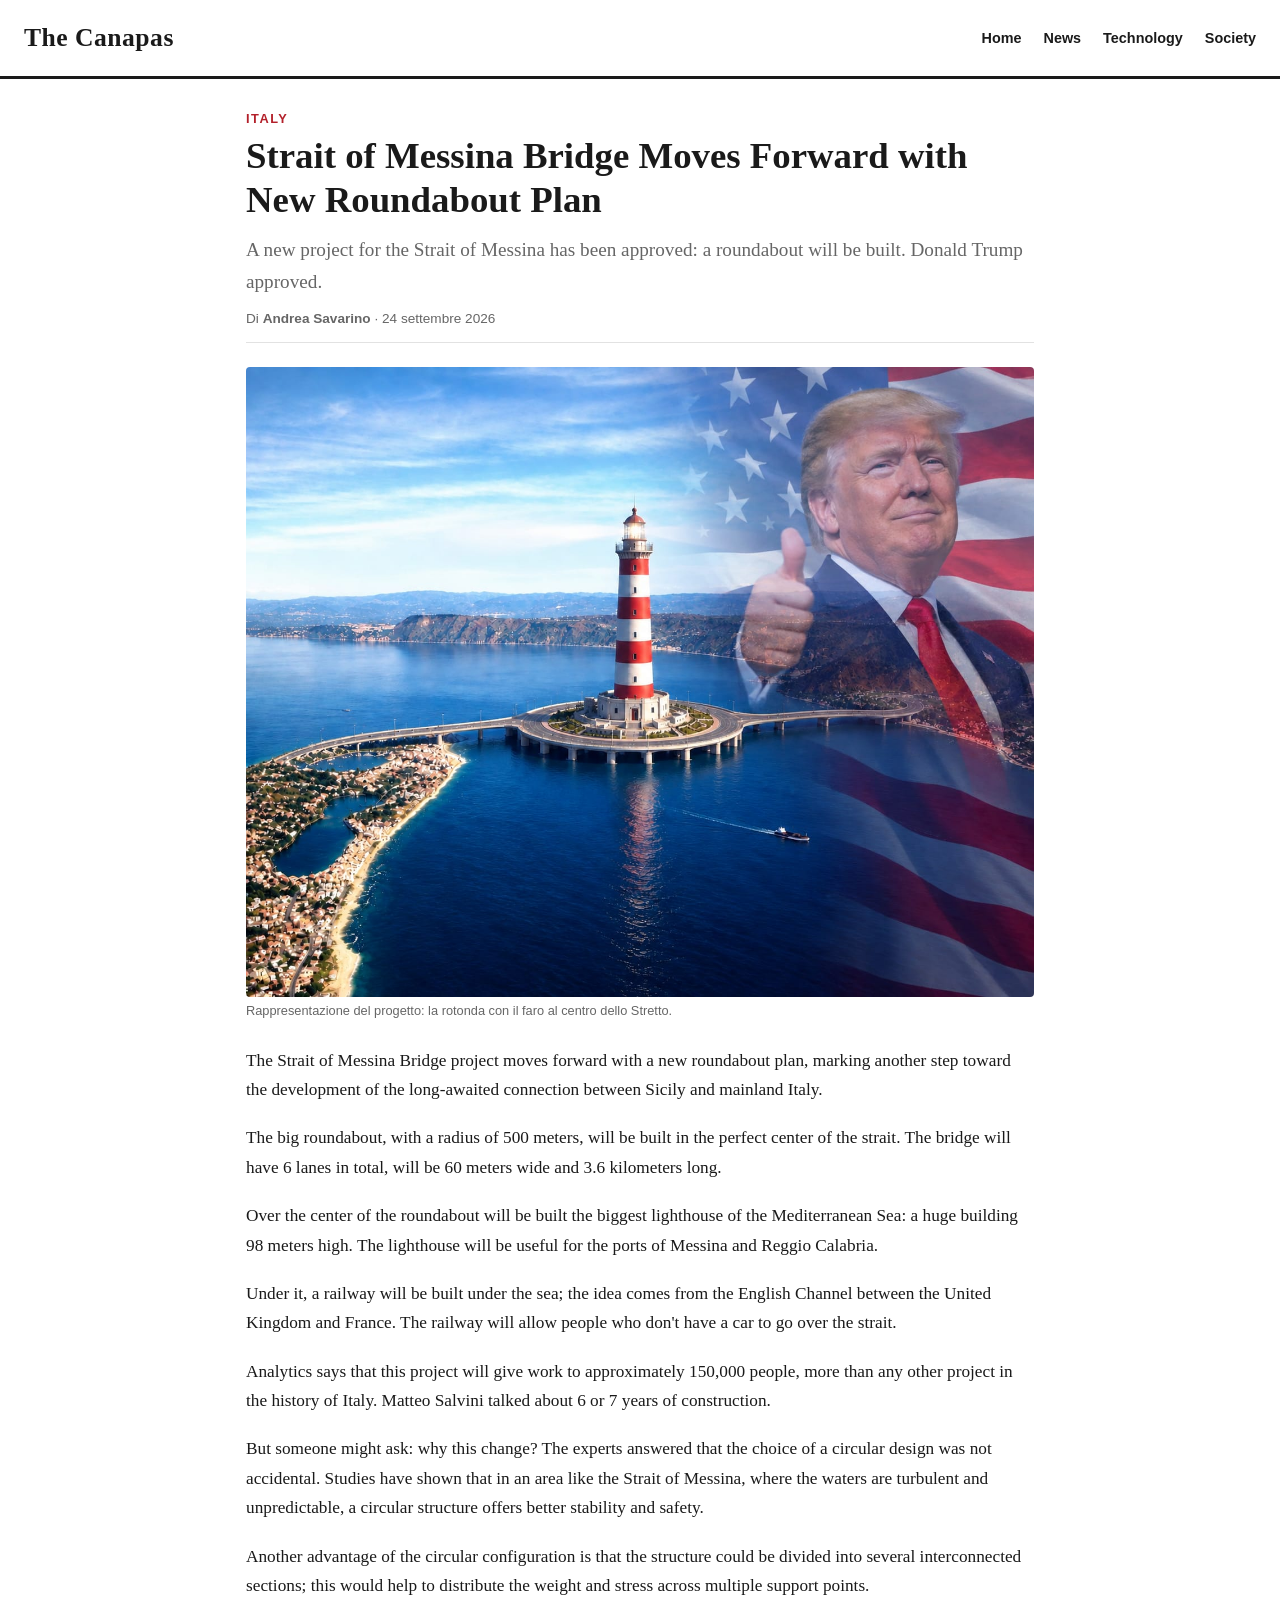
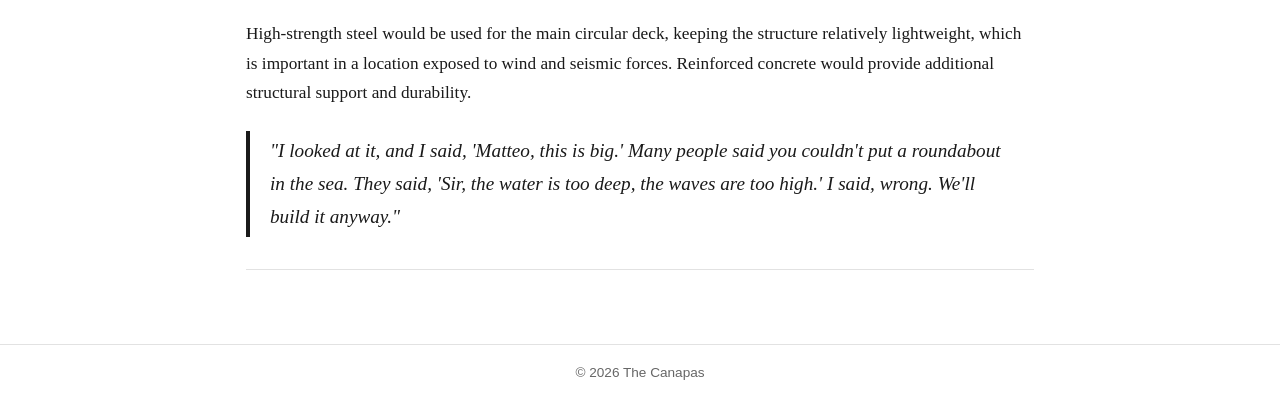
==== index.html @ acedc564 "Remove all h2 heading tags from the HTML content" ====
<!DOCTYPE html>
<html lang="it">
<head>
  <meta charset="UTF-8">
  <meta name="viewport" content="width=device-width, initial-scale=1.0">
  <title>The Canapas - Strait of Messina Bridge</title>
  <link rel="stylesheet" href="Style.css">
</head>
<body>

<header>
  <div class="logo">The Canapas</div>
  <nav>
    <a href="#">Home</a>
    <a href="#">News</a>
    <a href="#">Technology</a>
    <a href="#">Society</a>
  </nav>
</header>

<main>
  <div class="category">Italy</div>

  <h1>Strait of Messina Bridge Moves Forward with New Roundabout Plan</h1>

  <div class="subtitle">
    A new project for the Strait of Messina has been approved: a roundabout will be built. Donald Trump approved.
  </div>

  <div class="meta">
    Di <strong>Andrea Savarino</strong> · 24 settembre 2026
  </div>

  <figure class="hero">
    <img src="Immagine_di_Trump.jpeg" alt="Rappresentazione del progetto: la rotonda con il faro al centro dello Stretto.">
    <figcaption>Rappresentazione del progetto: la rotonda con il faro al centro dello Stretto.</figcaption>
  </figure>

  <article>
    <p>
      The Strait of Messina Bridge project moves forward with a new roundabout plan, marking another step toward the development of the long-awaited connection between Sicily and mainland Italy.
    </p>

    <p>
      The big roundabout, with a radius of 500 meters, will be built in the perfect center of the strait. The bridge will have 6 lanes in total, will be 60 meters wide and 3.6 kilometers long.
    </p>

    <p>
      Over the center of the roundabout will be built the biggest lighthouse of the Mediterranean Sea: a huge building 98 meters high. The lighthouse will be useful for the ports of Messina and Reggio Calabria.
    </p>

    <p>
      Under it, a railway will be built under the sea; the idea comes from the English Channel between the United Kingdom and France. The railway will allow people who don't have a car to go over the strait.
    </p>

    <p>
      Analytics says that this project will give work to approximately 150,000 people, more than any other project in the history of Italy. Matteo Salvini talked about 6 or 7 years of construction.
    </p>

    <p>
      But someone might ask: why this change? The experts answered that the choice of a circular design was not accidental. Studies have shown that in an area like the Strait of Messina, where the waters are turbulent and unpredictable, a circular structure offers better stability and safety.
    </p>
    <p>
      Another advantage of the circular configuration is that the structure could be divided into several interconnected sections; this would help to distribute the weight and stress across multiple support points.
    </p>

    <p>
      High-strength steel would be used for the main circular deck, keeping the structure relatively lightweight, which is important in a location exposed to wind and seismic forces. Reinforced concrete would provide additional structural support and durability.
    </p>

    <blockquote>
      "I looked at it, and I said, 'Matteo, this is big.' Many people said you couldn't put a roundabout in the sea. They said, 'Sir, the water is too deep, the waves are too high.' I said, wrong. We'll build it anyway."
    </blockquote>
    <p class="note"></p>
  </article>
</main>

<footer>
  © 2026 The Canapas
</footer>

</body>
</html>
---- Style.css ----
:root { 
      --ink:#1a1a1a;
       --muted:#666; 
       --accent:#b3202a; 
       --line:#e2e2e2; --bg:#fff; 
       --box:#f4f6f9; 
      }
    * { 
      box-sizing:border-box; 
    }
    body { 
      margin:0; 
      font-family:Georgia,'Times New Roman',serif;
      color:var(--ink); 
      background:var(--bg); 
      line-height:1.7; 
    }
    header { 
      display:flex; 
      flex-wrap:wrap; 
      align-items:center; 
      justify-content:space-between;
       gap:12px; 
       padding:16px 24px;
        border-bottom:3px solid var(--ink); 
      }
    .logo { 
      font-size:1.6rem; 
      font-weight:bold; 
      letter-spacing:.5px; 
    }
    nav a { 
      margin-left:18px; 
      color:var(--ink); 
      text-decoration:none; 
      font:600 .9rem Arial,sans-serif; 
    }
    nav a:hover { 
      color:var(--accent); 
    }
    main { 
      max-width:820px; 
      margin:0 auto; 
      padding:32px 16px 48px; 
    }
    .category { 
      color:var(--accent); 
      font:700 .8rem Arial,sans-serif; 
      text-transform:uppercase; letter-spacing:1.5px; 
    }
    h1 { 
      font-size:2.3rem;
      line-height:1.2; 
      margin:8px 0 12px; 
    }
    .subtitle { 
      font-size:1.2rem; 
      color:var(--muted); 
      margin-bottom:12px; 
    }
    .meta { 
      font:.85rem Arial,sans-serif; 
      color:var(--muted); 
      padding-bottom:16px; 
      border-bottom:1px solid var(--line); 
    }
    .hero {
      margin:24px 0 28px; 
    }
    .hero img { 
      width:100%; 
      height:auto; 
      display:block; 
      border-radius:4px; 
    }
    .hero figcaption { 
      font:.8rem Arial,sans-serif; 
      color:var(--muted); 
      margin-top:6px; 
    }
    article p { 
      font-size:1.08rem; 
      margin:0 0 1.1em; 
    }
    article h2 { 
      font-size:1.35rem; 
      margin:1.6em 0 .5em; 
    }
    .data-box { 
      background:var(--box); 
      border-left:5px solid var(--accent); 
      padding:16px 20px; 
      margin:28px 0; 
      font-family:Arial,sans-serif; 
    }
    .data-box ul { 
      margin:10px 0 0; 
      padding-left:20px; 
    }
    .data-box li { 
      margin:4px 0; 
    }
    blockquote { 
      margin:24px 0; 
      padding:4px 20px; 
      border-left:4px solid var(--ink); 
      font-size:1.2rem; 
      font-style:italic; 
    }
    blockquote cite { 
      display:block; 
      margin-top:6px; 
      font:600 .85rem Arial,sans-serif; 
      font-style:normal; 
      color:var(--muted); 
    }
    .note { 
      font:.8rem Arial,sans-serif; 
      color:var(--muted); 
      border-top:1px solid var(--line); 
      padding-top:12px; 
      margin-top:32px; 
    }
    footer { 
      text-align:center; 
      padding:20px; 
      font:.85rem Arial,sans-serif; 
      color:var(--muted); 
      border-top:1px solid var(--line); 
    }
    @media (max-width:600px){ 
      h1{
        font-size:1.7rem;
      } 
      nav a{
        margin:0 12px 0 0;
      } 
    }
#   T h e - c a n a p a s  
 #   T h e - c a n a p a s  
 
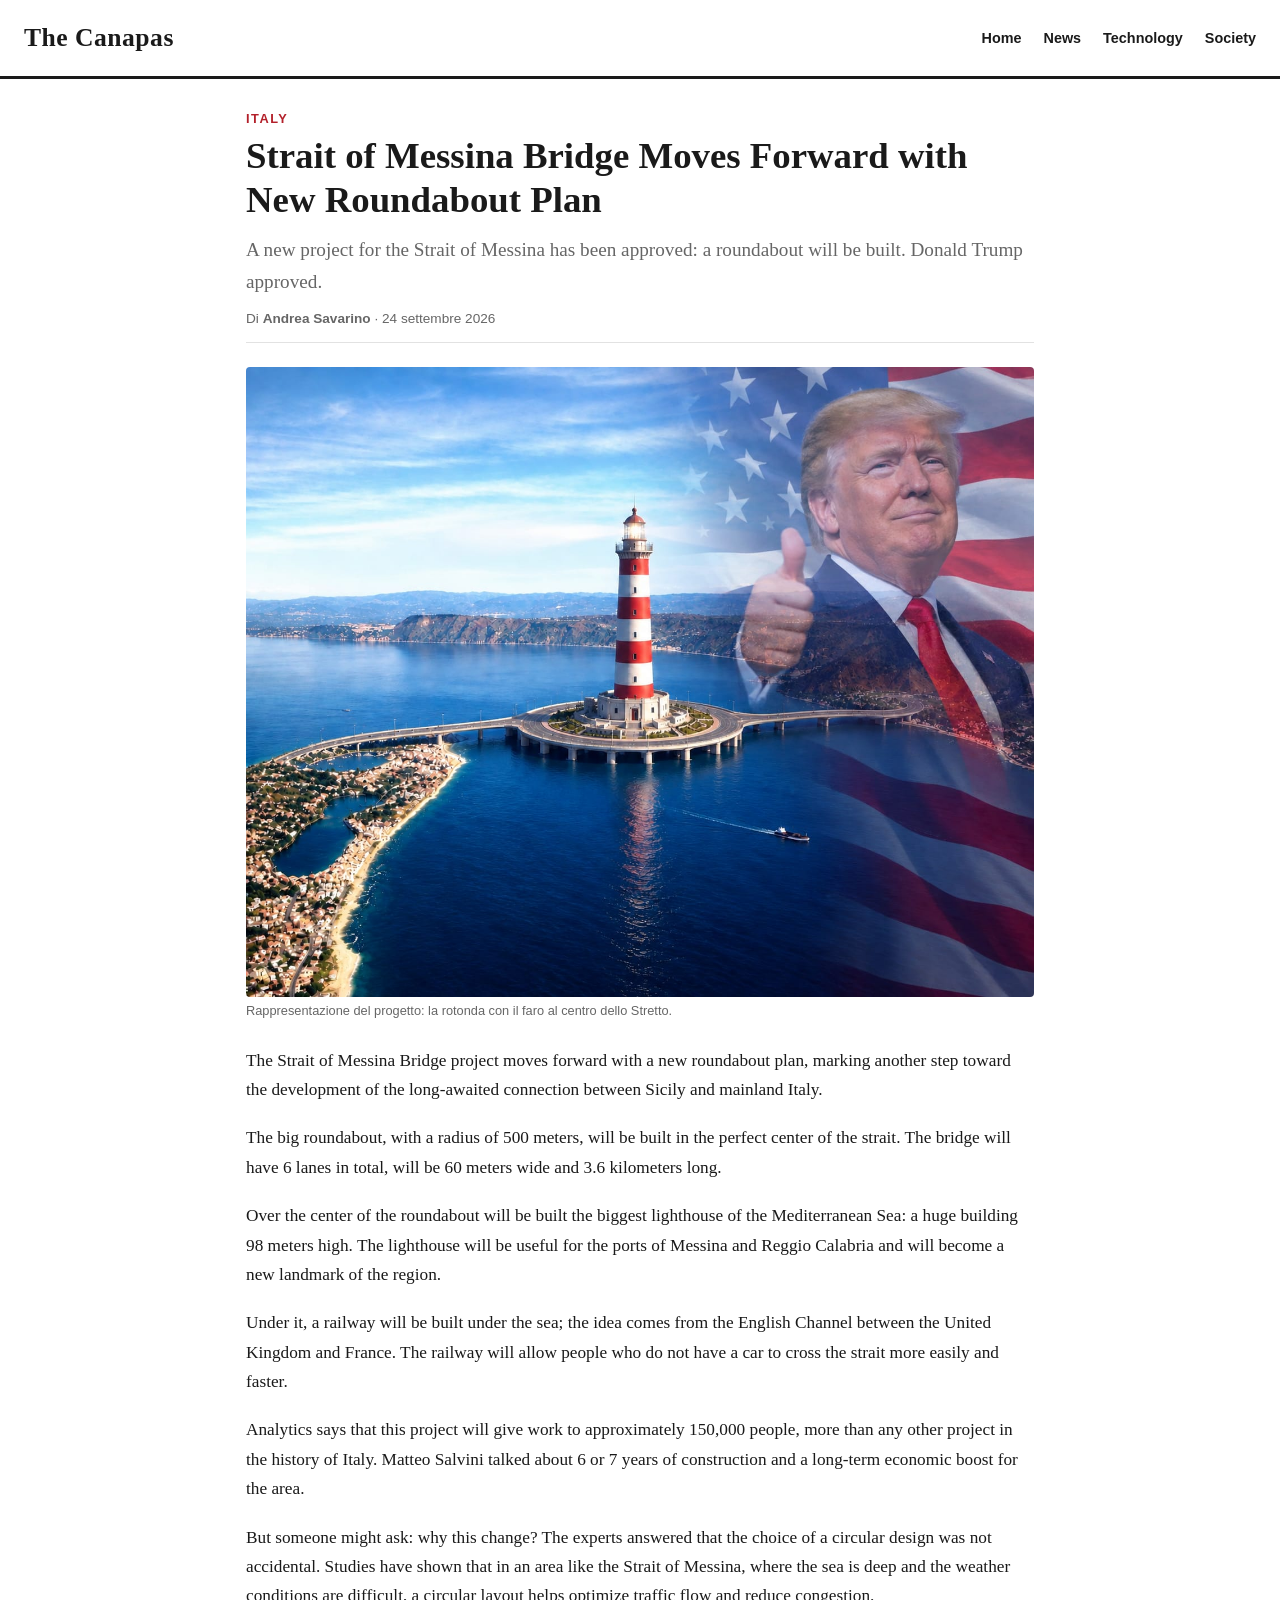
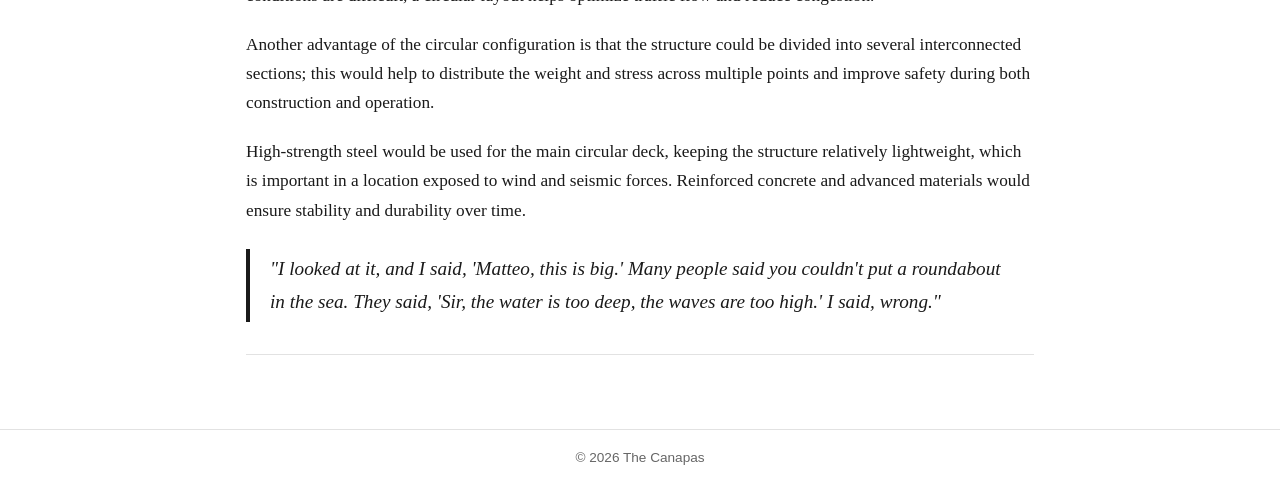
==== commit 0b52d4bc: "Clean HTML content by removing truncation markers and restoring complete article text" ====
--- a/index.html
+++ b/index.html
@@ -46,30 +46,31 @@
     </p>
 
     <p>
-      Over the center of the roundabout will be built the biggest lighthouse of the Mediterranean Sea: a huge building 98 meters high. The lighthouse will be useful for the ports of Messina and Reggio Calabria.
+      Over the center of the roundabout will be built the biggest lighthouse of the Mediterranean Sea: a huge building 98 meters high. The lighthouse will be useful for the ports of Messina and Reggio Calabria and will become a new landmark of the region.
     </p>
 
     <p>
-      Under it, a railway will be built under the sea; the idea comes from the English Channel between the United Kingdom and France. The railway will allow people who don't have a car to go over the strait.
+      Under it, a railway will be built under the sea; the idea comes from the English Channel between the United Kingdom and France. The railway will allow people who do not have a car to cross the strait more easily and faster.
     </p>
 
     <p>
-      Analytics says that this project will give work to approximately 150,000 people, more than any other project in the history of Italy. Matteo Salvini talked about 6 or 7 years of construction.
+      Analytics says that this project will give work to approximately 150,000 people, more than any other project in the history of Italy. Matteo Salvini talked about 6 or 7 years of construction and a long-term economic boost for the area.
     </p>
 
     <p>
-      But someone might ask: why this change? The experts answered that the choice of a circular design was not accidental. Studies have shown that in an area like the Strait of Messina, where the waters are turbulent and unpredictable, a circular structure offers better stability and safety.
-    </p>
-    <p>
-      Another advantage of the circular configuration is that the structure could be divided into several interconnected sections; this would help to distribute the weight and stress across multiple support points.
+      But someone might ask: why this change? The experts answered that the choice of a circular design was not accidental. Studies have shown that in an area like the Strait of Messina, where the sea is deep and the weather conditions are difficult, a circular layout helps optimize traffic flow and reduce congestion.
     </p>
 
     <p>
-      High-strength steel would be used for the main circular deck, keeping the structure relatively lightweight, which is important in a location exposed to wind and seismic forces. Reinforced concrete would provide additional structural support and durability.
+      Another advantage of the circular configuration is that the structure could be divided into several interconnected sections; this would help to distribute the weight and stress across multiple points and improve safety during both construction and operation.
+    </p>
+
+    <p>
+      High-strength steel would be used for the main circular deck, keeping the structure relatively lightweight, which is important in a location exposed to wind and seismic forces. Reinforced concrete and advanced materials would ensure stability and durability over time.
     </p>
 
     <blockquote>
-      "I looked at it, and I said, 'Matteo, this is big.' Many people said you couldn't put a roundabout in the sea. They said, 'Sir, the water is too deep, the waves are too high.' I said, wrong. We'll build it anyway."
+      "I looked at it, and I said, 'Matteo, this is big.' Many people said you couldn't put a roundabout in the sea. They said, 'Sir, the water is too deep, the waves are too high.' I said, wrong."
     </blockquote>
     <p class="note"></p>
   </article>
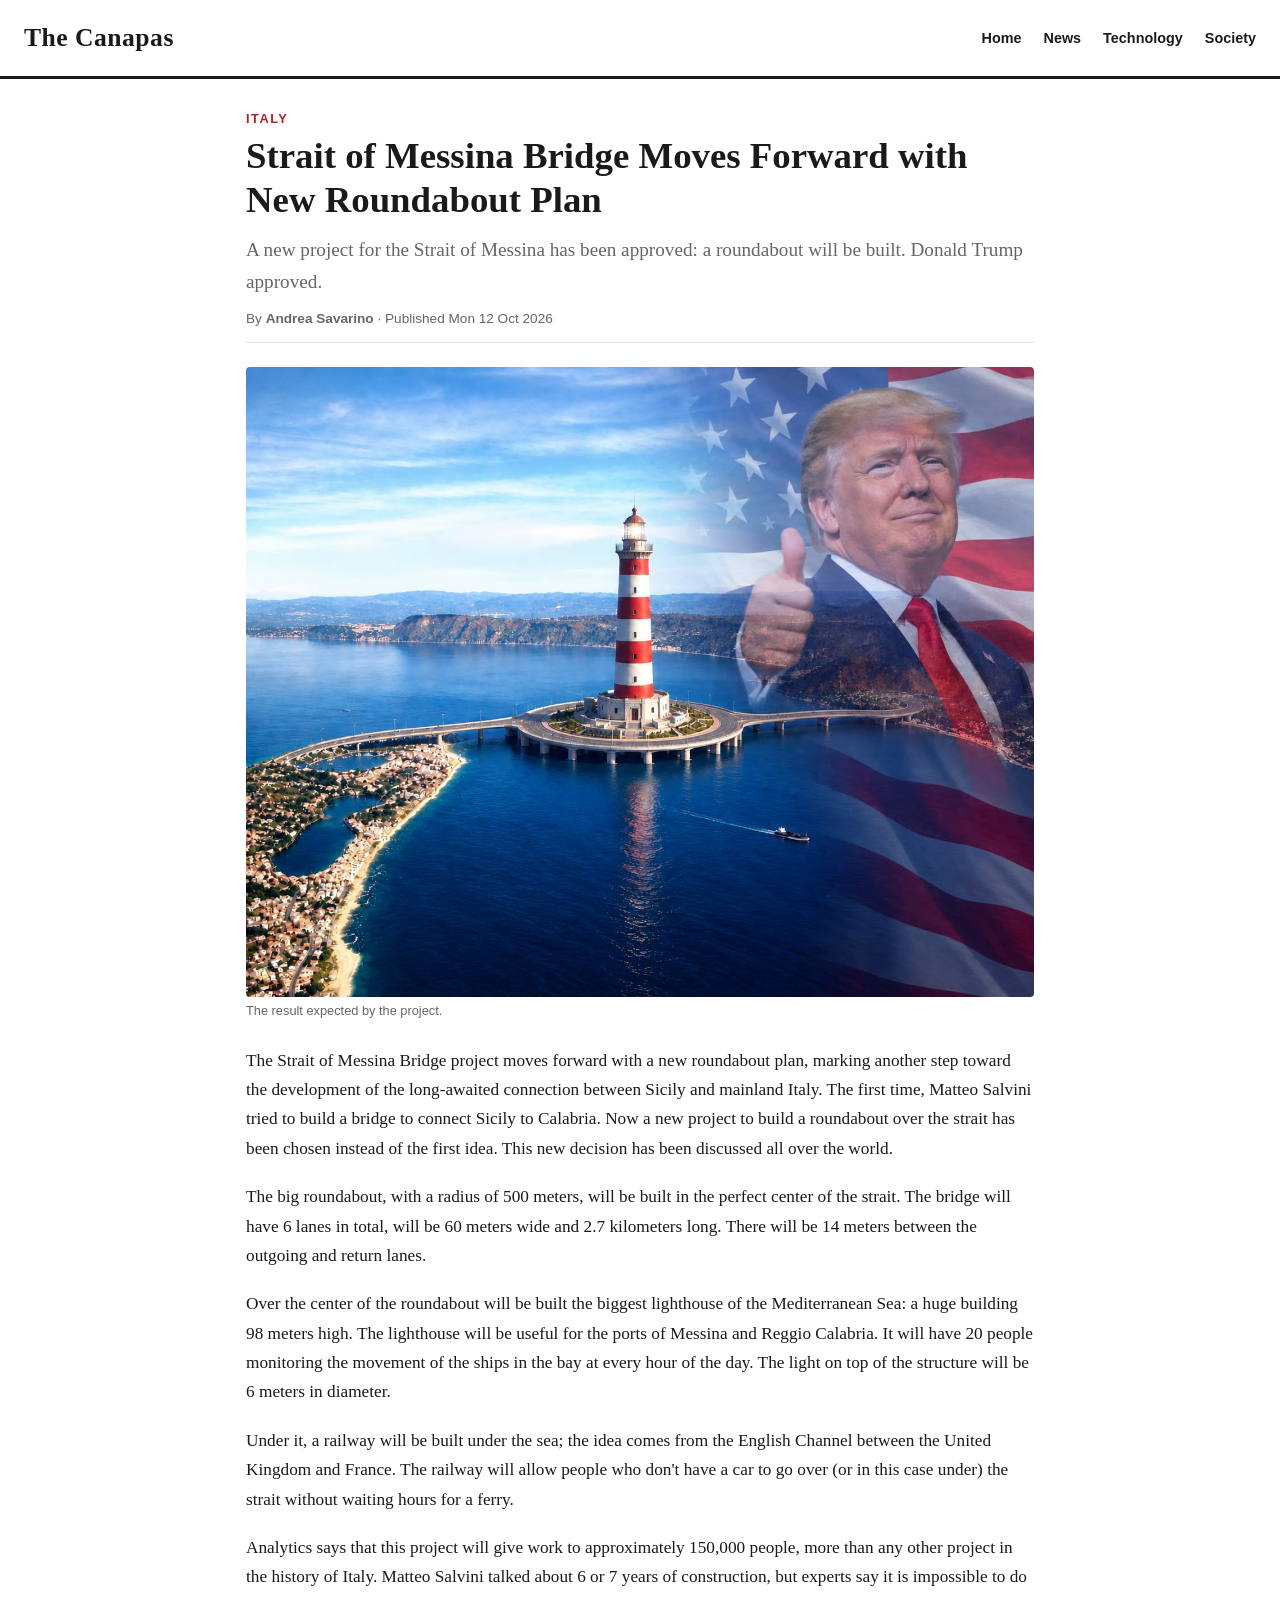
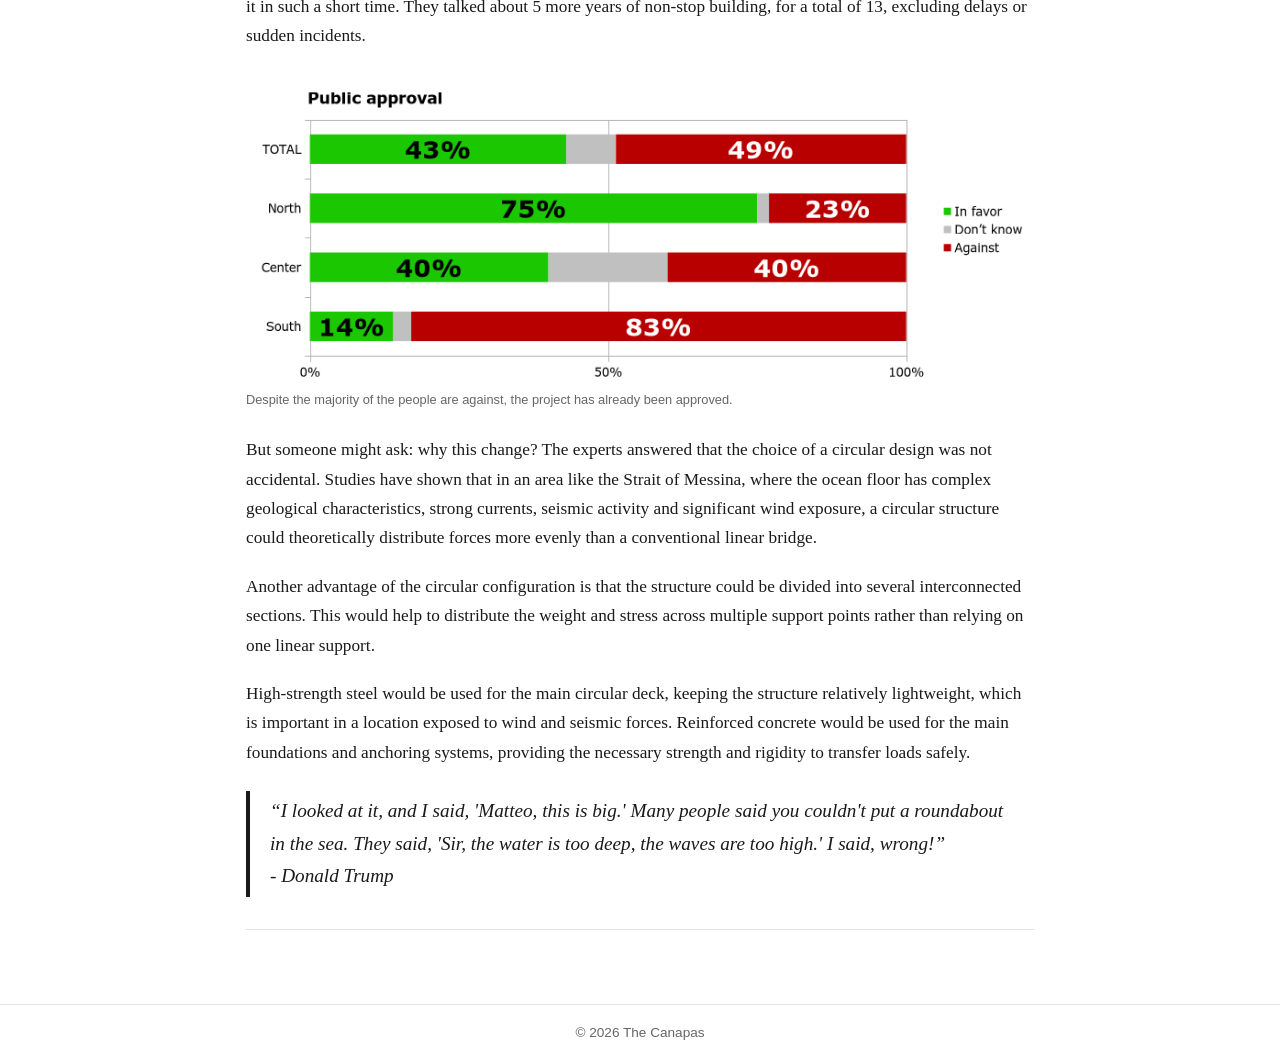
==== commit e9eeaca7: "Revise content and details for Strait of Messina project Updated article content for the Strait of M" ====
--- a/index.html
+++ b/index.html
@@ -28,51 +28,71 @@
   </div>
 
   <div class="meta">
-    Di <strong>Andrea Savarino</strong> · 24 settembre 2026
+    By <strong>Andrea Savarino</strong> · Published Mon 12 Oct 2026
   </div>
 
   <figure class="hero">
-    <img src="Immagine_di_Trump.jpeg" alt="Rappresentazione del progetto: la rotonda con il faro al centro dello Stretto.">
-    <figcaption>Rappresentazione del progetto: la rotonda con il faro al centro dello Stretto.</figcaption>
+    <img src="Immagine_di_Trump.jpeg" alt="The result expected by the project.">
+    <figcaption>The result expected by the project.</figcaption>
   </figure>
 
   <article>
     <p>
-      The Strait of Messina Bridge project moves forward with a new roundabout plan, marking another step toward the development of the long-awaited connection between Sicily and mainland Italy.
+      The Strait of Messina Bridge project moves forward with a new roundabout plan, marking another step toward the development of the long-awaited connection between Sicily and mainland Italy. The first time, Matteo Salvini tried to build a bridge to connect Sicily to Calabria. Now a new project to build a roundabout over the strait has been chosen instead of the first idea. This new decision has been discussed all over the world.
     </p>
 
     <p>
-      The big roundabout, with a radius of 500 meters, will be built in the perfect center of the strait. The bridge will have 6 lanes in total, will be 60 meters wide and 3.6 kilometers long.
+      The big roundabout, with a radius of 500 meters, will be built in the perfect center of the strait. The bridge will have 6 lanes in total, will be 60 meters wide and 2.7 kilometers long. There will be 14 meters between the outgoing and return lanes.
+    </p>
+
+    <!--<div class="data-box">
+      <strong>DATI PRINCIPALI</strong>
+      <ul>
+        <li>Raggio della rotonda: <strong>500 m</strong></li>
+        <li>Corsie: <strong>6</strong> · Larghezza: <strong>60 m</strong> · Lunghezza: <strong>3,6 km</strong></li>
+        <li>Distanza tra corsie di andata e ritorno: <strong>14 m</strong></li>
+        <li>Altezza del faro: <strong>98 m</strong> · Diametro della luce: <strong>6 m</strong></li>
+        <li>Addetti al monitoraggio delle navi: <strong>20</strong>, 24 ore su 24</li>
+        <li>Posti di lavoro stimati: circa <strong>150.000</strong></li>
+        <li>Tempi: <strong>6-7 anni</strong> secondo Salvini, <strong>13 anni</strong> secondo gli esperti (ritardi esclusi)</li>
+      </ul>
+    </div>
+  -->
+
+    <p>
+      Over the center of the roundabout will be built the biggest lighthouse of the Mediterranean Sea: a huge building 98 meters high. The lighthouse will be useful for the ports of Messina and Reggio Calabria. It will have 20 people monitoring the movement of the ships in the bay at every hour of the day. The light on top of the structure will be 6 meters in diameter.
     </p>
 
     <p>
-      Over the center of the roundabout will be built the biggest lighthouse of the Mediterranean Sea: a huge building 98 meters high. The lighthouse will be useful for the ports of Messina and Reggio Calabria and will become a new landmark of the region.
+      Under it, a railway will be built under the sea; the idea comes from the English Channel between the United Kingdom and France. The railway will allow people who don't have a car to go over (or in this case under) the strait without waiting hours for a ferry.
     </p>
 
     <p>
-      Under it, a railway will be built under the sea; the idea comes from the English Channel between the United Kingdom and France. The railway will allow people who do not have a car to cross the strait more easily and faster.
+      Analytics says that this project will give work to approximately 150,000 people, more than any other project in the history of Italy. Matteo Salvini talked about 6 or 7 years of construction, but experts say it is impossible to do it in such a short time. They talked about 5 more years of non-stop building, for a total of 13, excluding delays or sudden incidents.
+    </p>
+
+    <figure class="hero">
+      <img src="approval.png" alt="">
+      <figcaption>Despite the majority of the people are against, the project has already been approved.</figcaption>
+    </figure>
+
+    <p>
+      But someone might ask: why this change? The experts answered that the choice of a circular design was not accidental. Studies have shown that in an area like the Strait of Messina, where the ocean floor has complex geological characteristics, strong currents, seismic activity and significant wind exposure, a circular structure could theoretically distribute forces more evenly than a conventional linear bridge.
+    </p>
+    <p>
+      Another advantage of the circular configuration is that the structure could be divided into several interconnected sections. This would help to distribute the weight and stress across multiple support points rather than relying on one linear support.
     </p>
 
     <p>
-      Analytics says that this project will give work to approximately 150,000 people, more than any other project in the history of Italy. Matteo Salvini talked about 6 or 7 years of construction and a long-term economic boost for the area.
-    </p>
-
-    <p>
-      But someone might ask: why this change? The experts answered that the choice of a circular design was not accidental. Studies have shown that in an area like the Strait of Messina, where the sea is deep and the weather conditions are difficult, a circular layout helps optimize traffic flow and reduce congestion.
-    </p>
-
-    <p>
-      Another advantage of the circular configuration is that the structure could be divided into several interconnected sections; this would help to distribute the weight and stress across multiple points and improve safety during both construction and operation.
-    </p>
-
-    <p>
-      High-strength steel would be used for the main circular deck, keeping the structure relatively lightweight, which is important in a location exposed to wind and seismic forces. Reinforced concrete and advanced materials would ensure stability and durability over time.
+      High-strength steel would be used for the main circular deck, keeping the structure relatively lightweight, which is important in a location exposed to wind and seismic forces. Reinforced concrete would be used for the main foundations and anchoring systems, providing the necessary strength and rigidity to transfer loads safely.
     </p>
 
     <blockquote>
-      "I looked at it, and I said, 'Matteo, this is big.' Many people said you couldn't put a roundabout in the sea. They said, 'Sir, the water is too deep, the waves are too high.' I said, wrong."
+      “I looked at it, and I said, 'Matteo, this is big.' Many people said you couldn't put a roundabout in the sea. They said, 'Sir, the water is too deep, the waves are too high.' I said, wrong!” <br> - Donald Trump
     </blockquote>
-    <p class="note"></p>
+    <p class="note">
+    
+    </p>
   </article>
 </main>
 
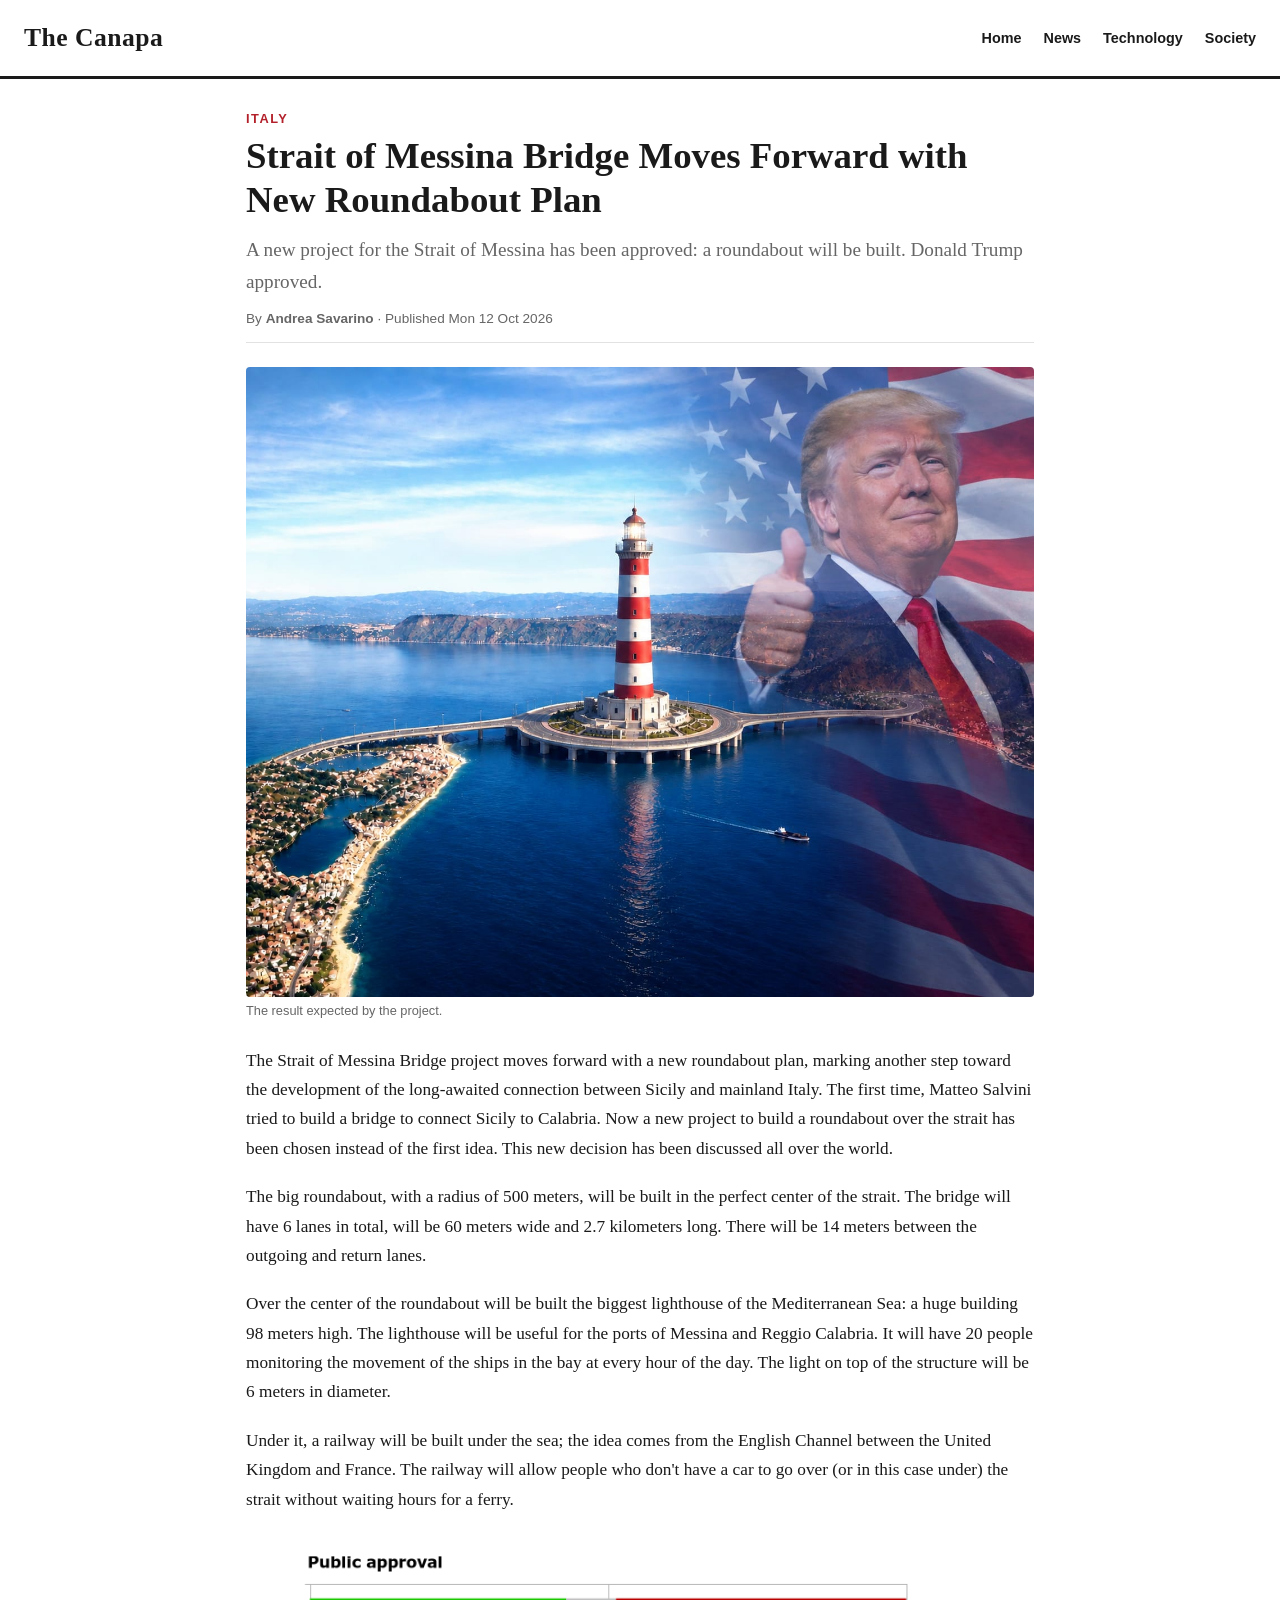
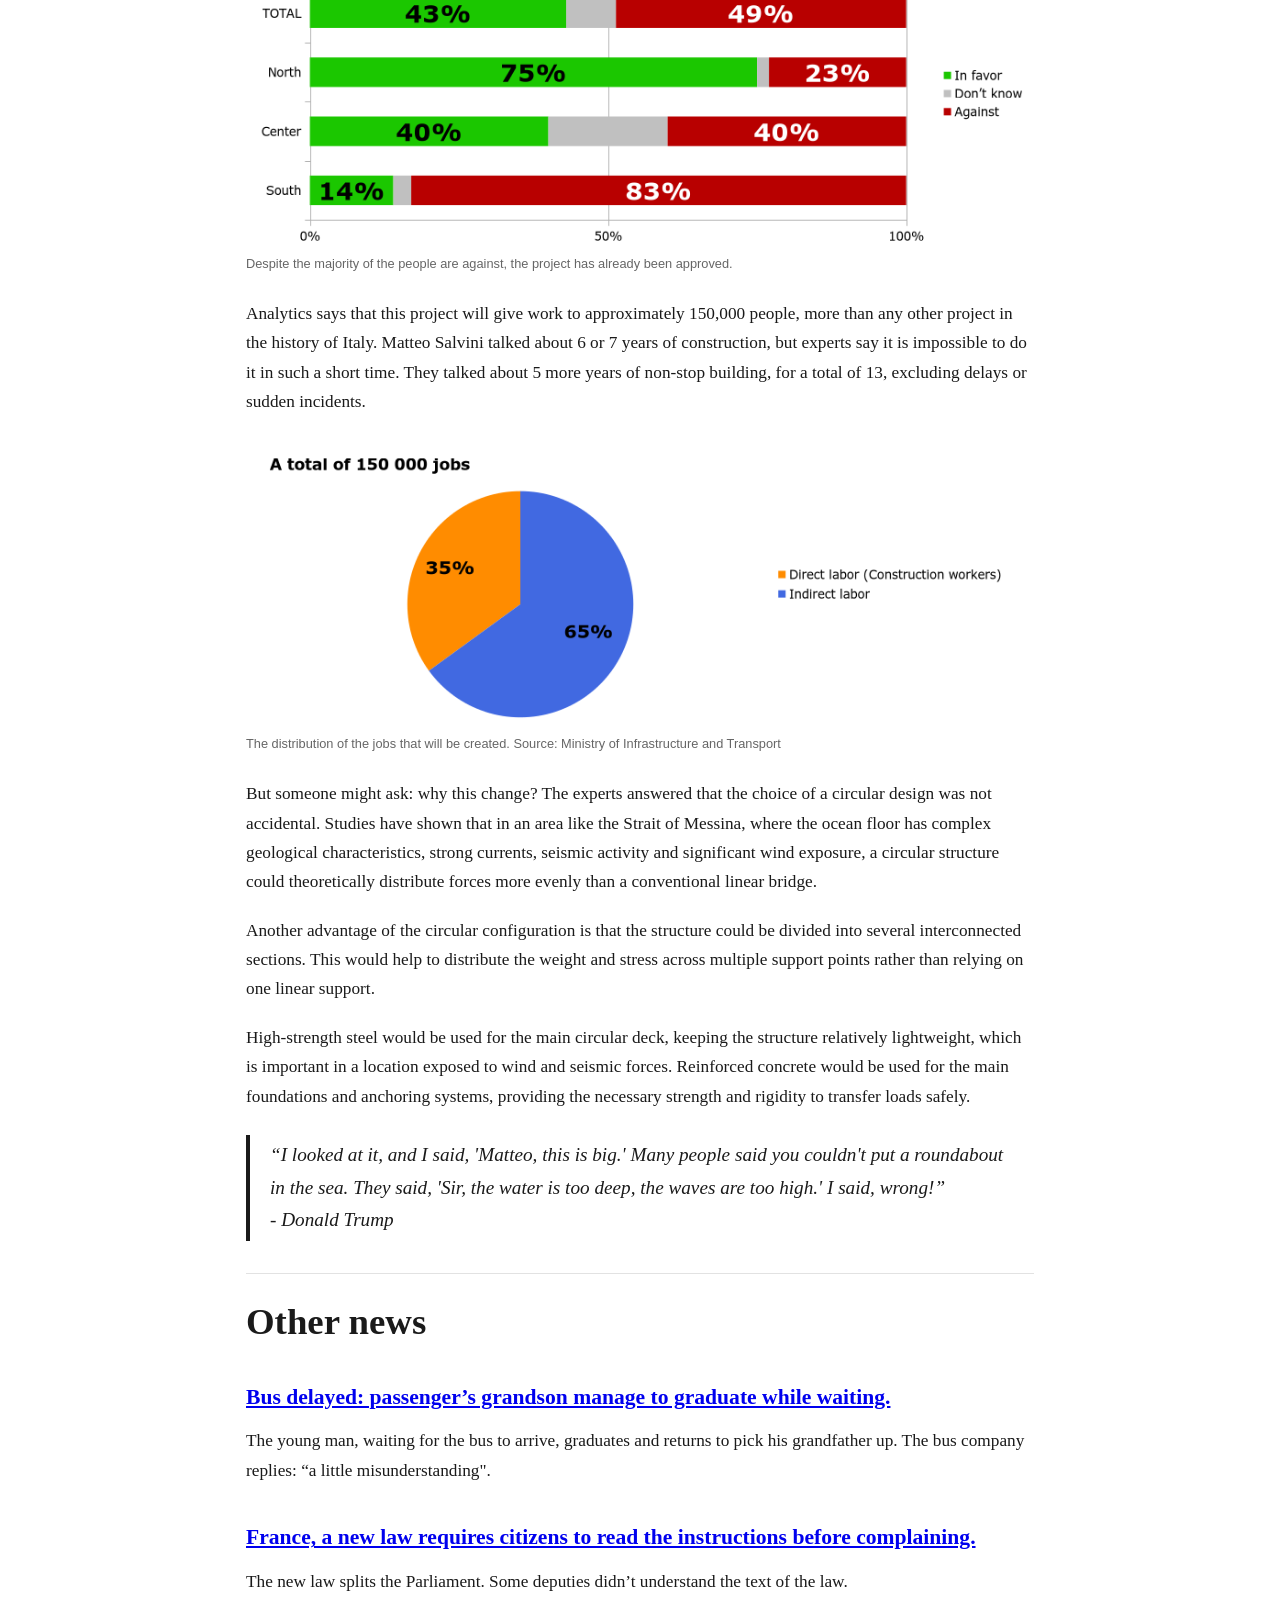
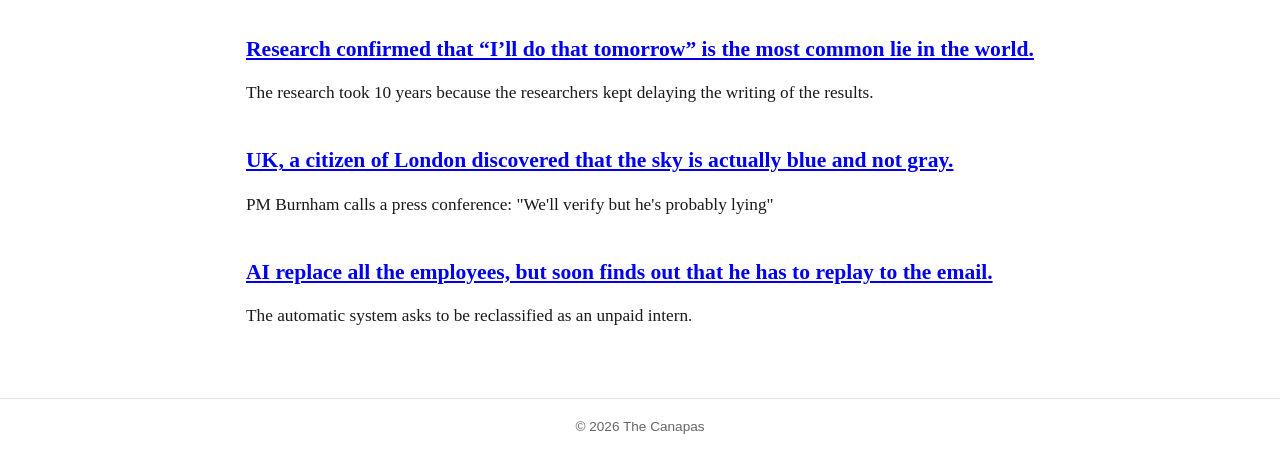
==== commit d66eb0a9: "Update index.html" ====
--- a/index.html
+++ b/index.html
@@ -3,13 +3,13 @@
 <head>
   <meta charset="UTF-8">
   <meta name="viewport" content="width=device-width, initial-scale=1.0">
-  <title>The Canapas - Strait of Messina Bridge</title>
+  <title>The Canapa - Strait of Messina Bridge Moves Forward with New Roundabout Plan</title>
   <link rel="stylesheet" href="Style.css">
 </head>
 <body>
 
 <header>
-  <div class="logo">The Canapas</div>
+  <div class="logo">The Canapa</div>
   <nav>
     <a href="#">Home</a>
     <a href="#">News</a>
@@ -45,20 +45,6 @@
       The big roundabout, with a radius of 500 meters, will be built in the perfect center of the strait. The bridge will have 6 lanes in total, will be 60 meters wide and 2.7 kilometers long. There will be 14 meters between the outgoing and return lanes.
     </p>
 
-    <!--<div class="data-box">
-      <strong>DATI PRINCIPALI</strong>
-      <ul>
-        <li>Raggio della rotonda: <strong>500 m</strong></li>
-        <li>Corsie: <strong>6</strong> · Larghezza: <strong>60 m</strong> · Lunghezza: <strong>3,6 km</strong></li>
-        <li>Distanza tra corsie di andata e ritorno: <strong>14 m</strong></li>
-        <li>Altezza del faro: <strong>98 m</strong> · Diametro della luce: <strong>6 m</strong></li>
-        <li>Addetti al monitoraggio delle navi: <strong>20</strong>, 24 ore su 24</li>
-        <li>Posti di lavoro stimati: circa <strong>150.000</strong></li>
-        <li>Tempi: <strong>6-7 anni</strong> secondo Salvini, <strong>13 anni</strong> secondo gli esperti (ritardi esclusi)</li>
-      </ul>
-    </div>
-  -->
-
     <p>
       Over the center of the roundabout will be built the biggest lighthouse of the Mediterranean Sea: a huge building 98 meters high. The lighthouse will be useful for the ports of Messina and Reggio Calabria. It will have 20 people monitoring the movement of the ships in the bay at every hour of the day. The light on top of the structure will be 6 meters in diameter.
     </p>
@@ -67,13 +53,18 @@
       Under it, a railway will be built under the sea; the idea comes from the English Channel between the United Kingdom and France. The railway will allow people who don't have a car to go over (or in this case under) the strait without waiting hours for a ferry.
     </p>
 
+    <figure class="hero">
+      <img src="approval.png" alt="">
+      <figcaption>Despite the majority of the people are against, the project has already been approved.</figcaption>
+    </figure>
+    
     <p>
       Analytics says that this project will give work to approximately 150,000 people, more than any other project in the history of Italy. Matteo Salvini talked about 6 or 7 years of construction, but experts say it is impossible to do it in such a short time. They talked about 5 more years of non-stop building, for a total of 13, excluding delays or sudden incidents.
     </p>
-
+    
     <figure class="hero">
-      <img src="approval.png" alt="">
-      <figcaption>Despite the majority of the people are against, the project has already been approved.</figcaption>
+      <img src="jobs.png" alt="">
+      <figcaption>The distribution of the jobs that will be created. Source: Ministry of Infrastructure and Transport </figcaption>
     </figure>
 
     <p>
@@ -94,6 +85,32 @@
     
     </p>
   </article>
+  <div class="other">
+    <h1>Other news</h1>
+    <div class="news-preview">
+      <article>
+        <h2><a href="#">Bus delayed: passenger’s grandson manage to graduate while waiting.</a></h2>
+        <p>The young man, waiting for the bus to arrive, graduates and returns to pick his grandfather up. The bus company replies: “a little misunderstanding".</p>
+      </article>
+      <article>
+        <h2><a href="#">France, a new law requires citizens to read the instructions before complaining.</a></h2>
+        <p>The new law splits the Parliament. Some deputies didn’t understand the text of the law.</p>
+      </article>
+      <article>
+        <h2><a href="#">Research confirmed that “I’ll do that tomorrow” is the most common lie in the world.</a></h2>
+        <p>The research took 10 years because the researchers kept delaying the writing of the results.</p>
+      </article>
+      <article>
+        <h2><a href="#">UK, a citizen of London discovered that the sky is actually blue and not gray.</a></h2>
+        <p>PM Burnham calls a press conference: "We'll verify but he's probably lying"</p>
+      </article>
+      <article>
+        <h2><a href="#">AI replace all the employees, but soon finds out that he has to replay to the email.</a></h2>
+        <p>The automatic system asks to be reclassified as an unpaid intern.</p>
+      </article>
+    </div>
+  </div>
+
 </main>
 
 <footer>
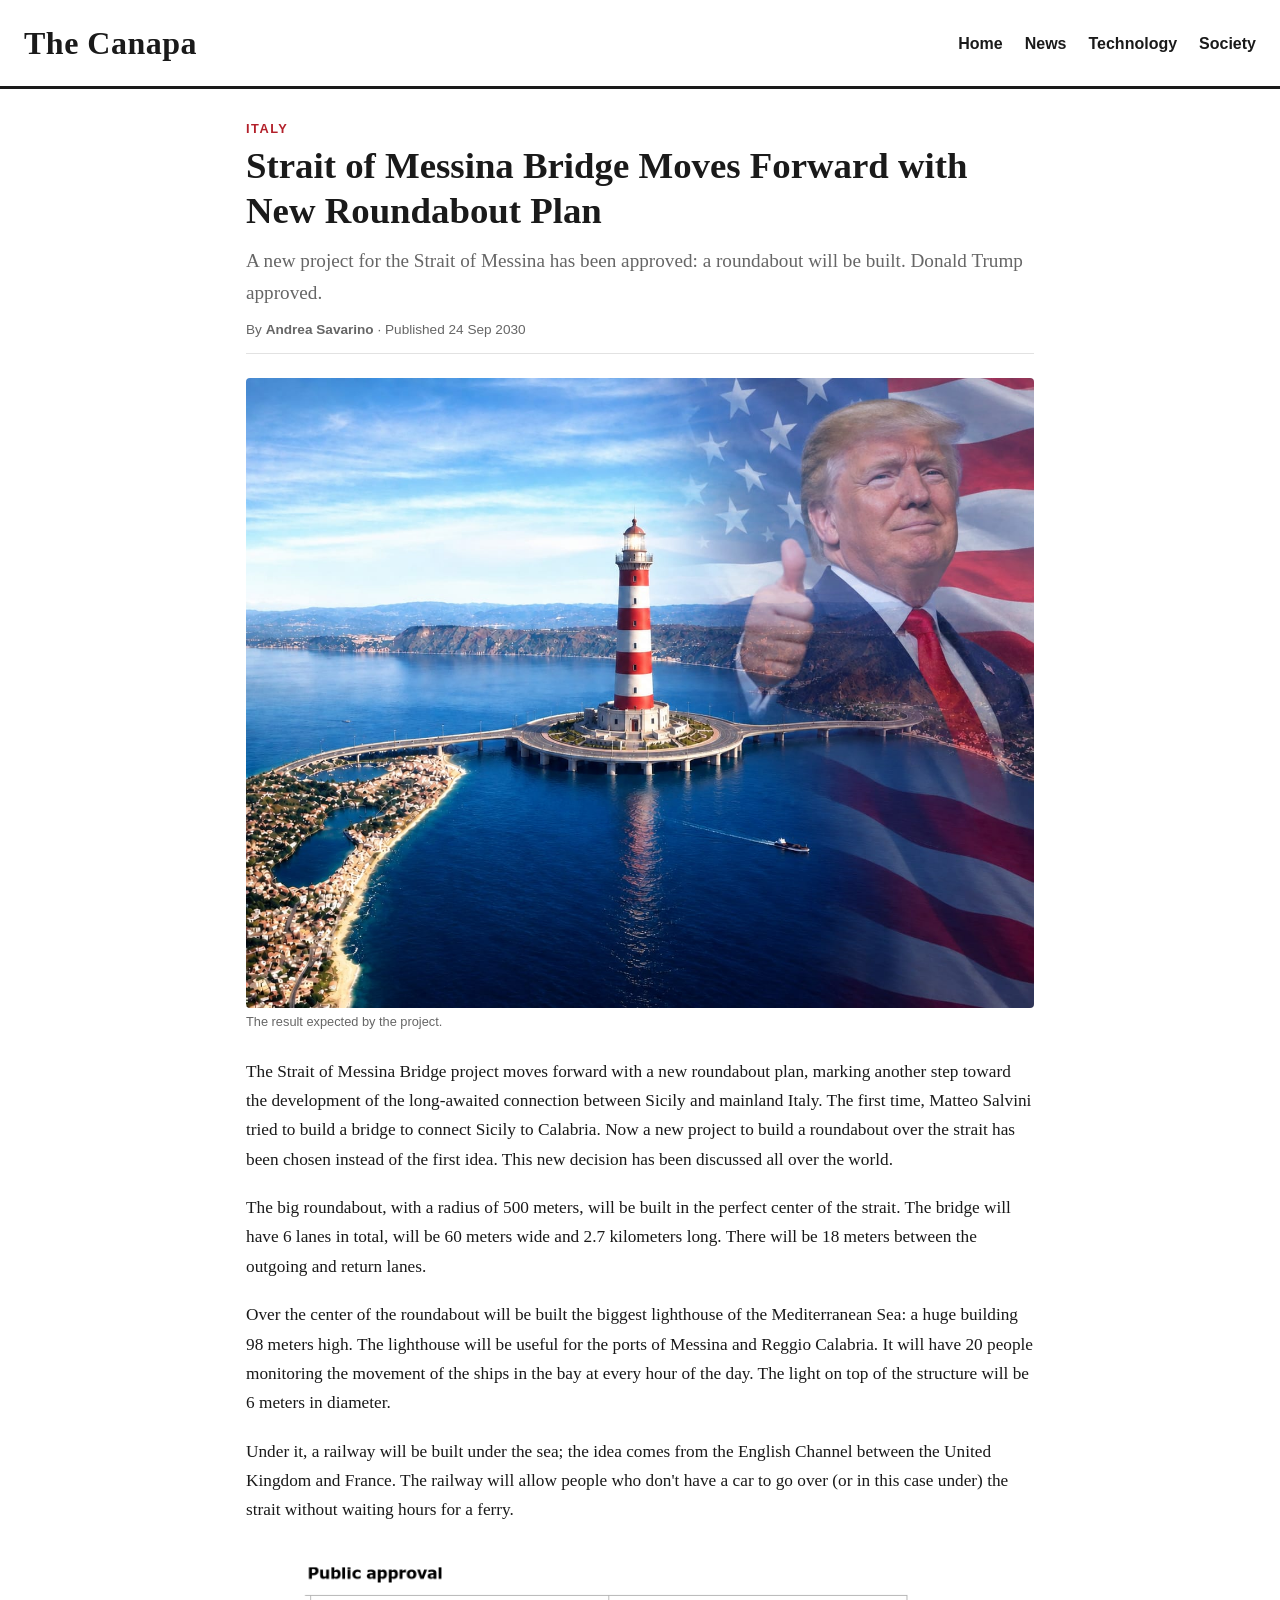
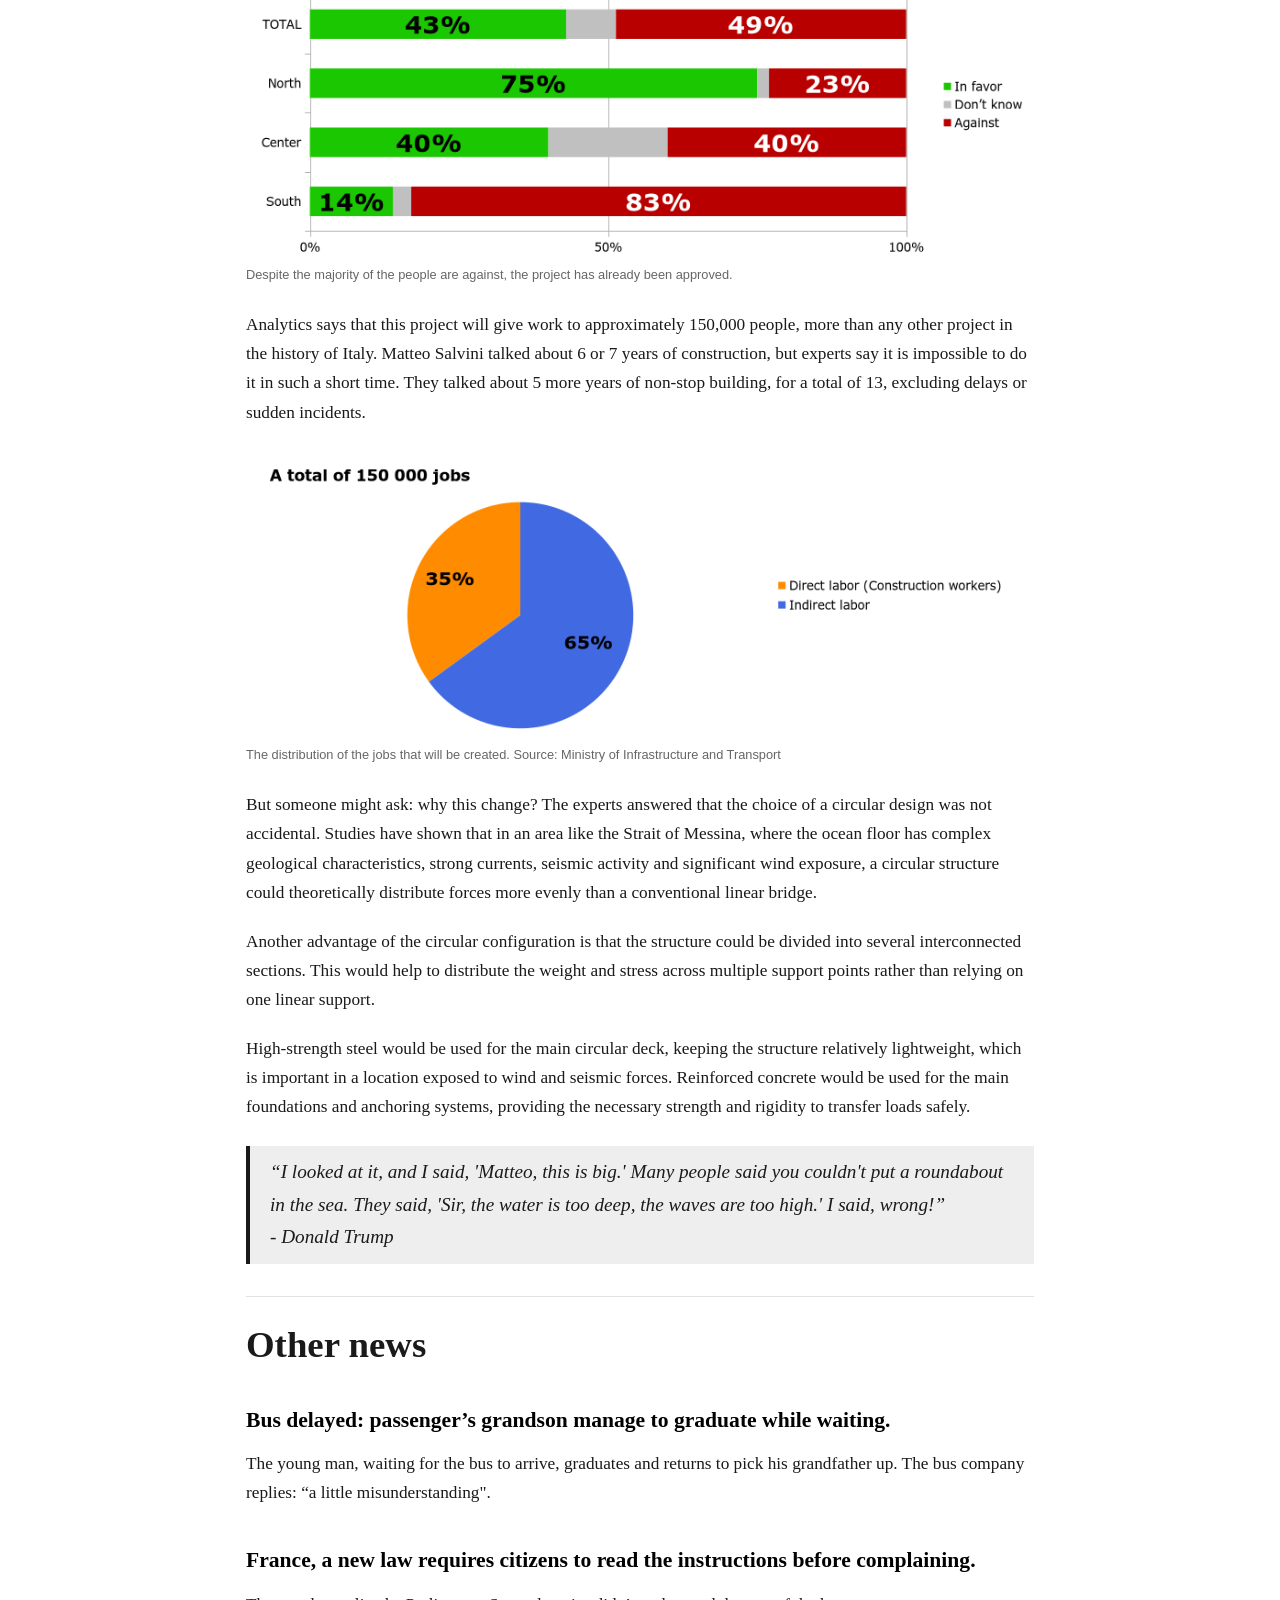
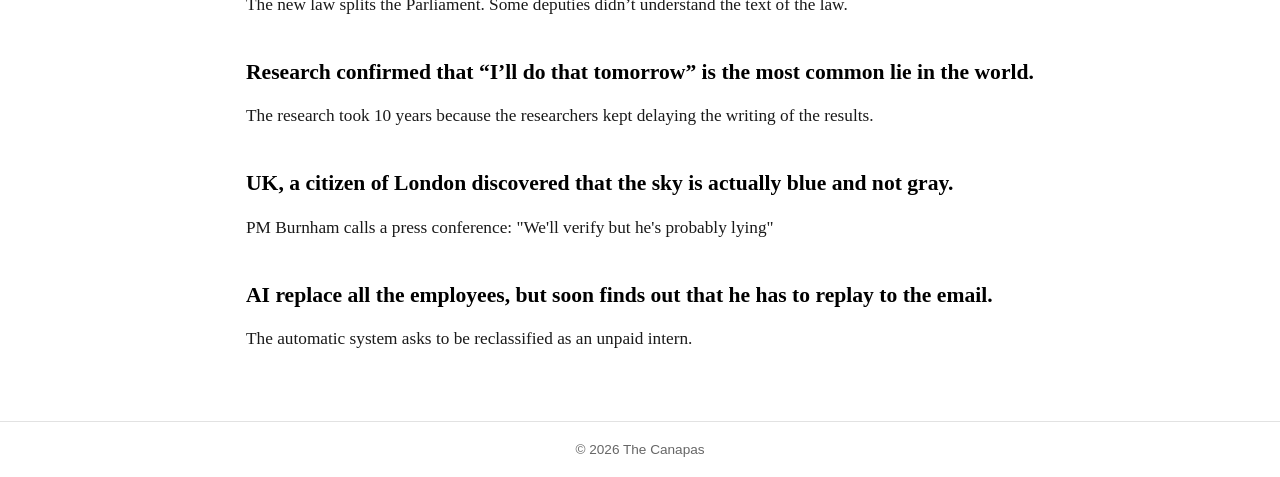
==== commit c0280210: "Update index.html" ====
--- a/index.html
+++ b/index.html
@@ -28,7 +28,7 @@
   </div>
 
   <div class="meta">
-    By <strong>Andrea Savarino</strong> · Published Mon 12 Oct 2026
+    By <strong>Andrea Savarino</strong> · Published  24 Sep 2030
   </div>
 
   <figure class="hero">
@@ -42,7 +42,7 @@
     </p>
 
     <p>
-      The big roundabout, with a radius of 500 meters, will be built in the perfect center of the strait. The bridge will have 6 lanes in total, will be 60 meters wide and 2.7 kilometers long. There will be 14 meters between the outgoing and return lanes.
+      The big roundabout, with a radius of 500 meters, will be built in the perfect center of the strait. The bridge will have 6 lanes in total, will be 60 meters wide and 2.7 kilometers long. There will be 18 meters between the outgoing and return lanes.
     </p>
 
     <p>
--- a/Style.css
+++ b/Style.css
@@ -26,7 +26,7 @@
         border-bottom:3px solid var(--ink); 
       }
     .logo { 
-      font-size:1.6rem; 
+      font-size:2rem; 
       font-weight:bold; 
       letter-spacing:.5px; 
     }
@@ -34,7 +34,7 @@
       margin-left:18px; 
       color:var(--ink); 
       text-decoration:none; 
-      font:600 .9rem Arial,sans-serif; 
+      font:600 1rem Arial,sans-serif; 
     }
     nav a:hover { 
       color:var(--accent); 
@@ -103,10 +103,11 @@
     }
     blockquote { 
       margin:24px 0; 
-      padding:4px 20px; 
+      padding:10px 20px; 
       border-left:4px solid var(--ink); 
       font-size:1.2rem; 
-      font-style:italic; 
+      font-style:italic;
+      background-color: rgb(238, 238, 238);
     }
     blockquote cite { 
       display:block; 
@@ -122,6 +123,11 @@
       padding-top:12px; 
       margin-top:32px; 
     }
+    .news-preview a {
+      text-decoration: none;
+      color: black;
+    }
+
     footer { 
       text-align:center; 
       padding:20px; 
@@ -137,8 +143,3 @@
         margin:0 12px 0 0;
       } 
     }
-#   T h e - c a n a p a s - 
- #   T h e - c a n a p a s - 
- 
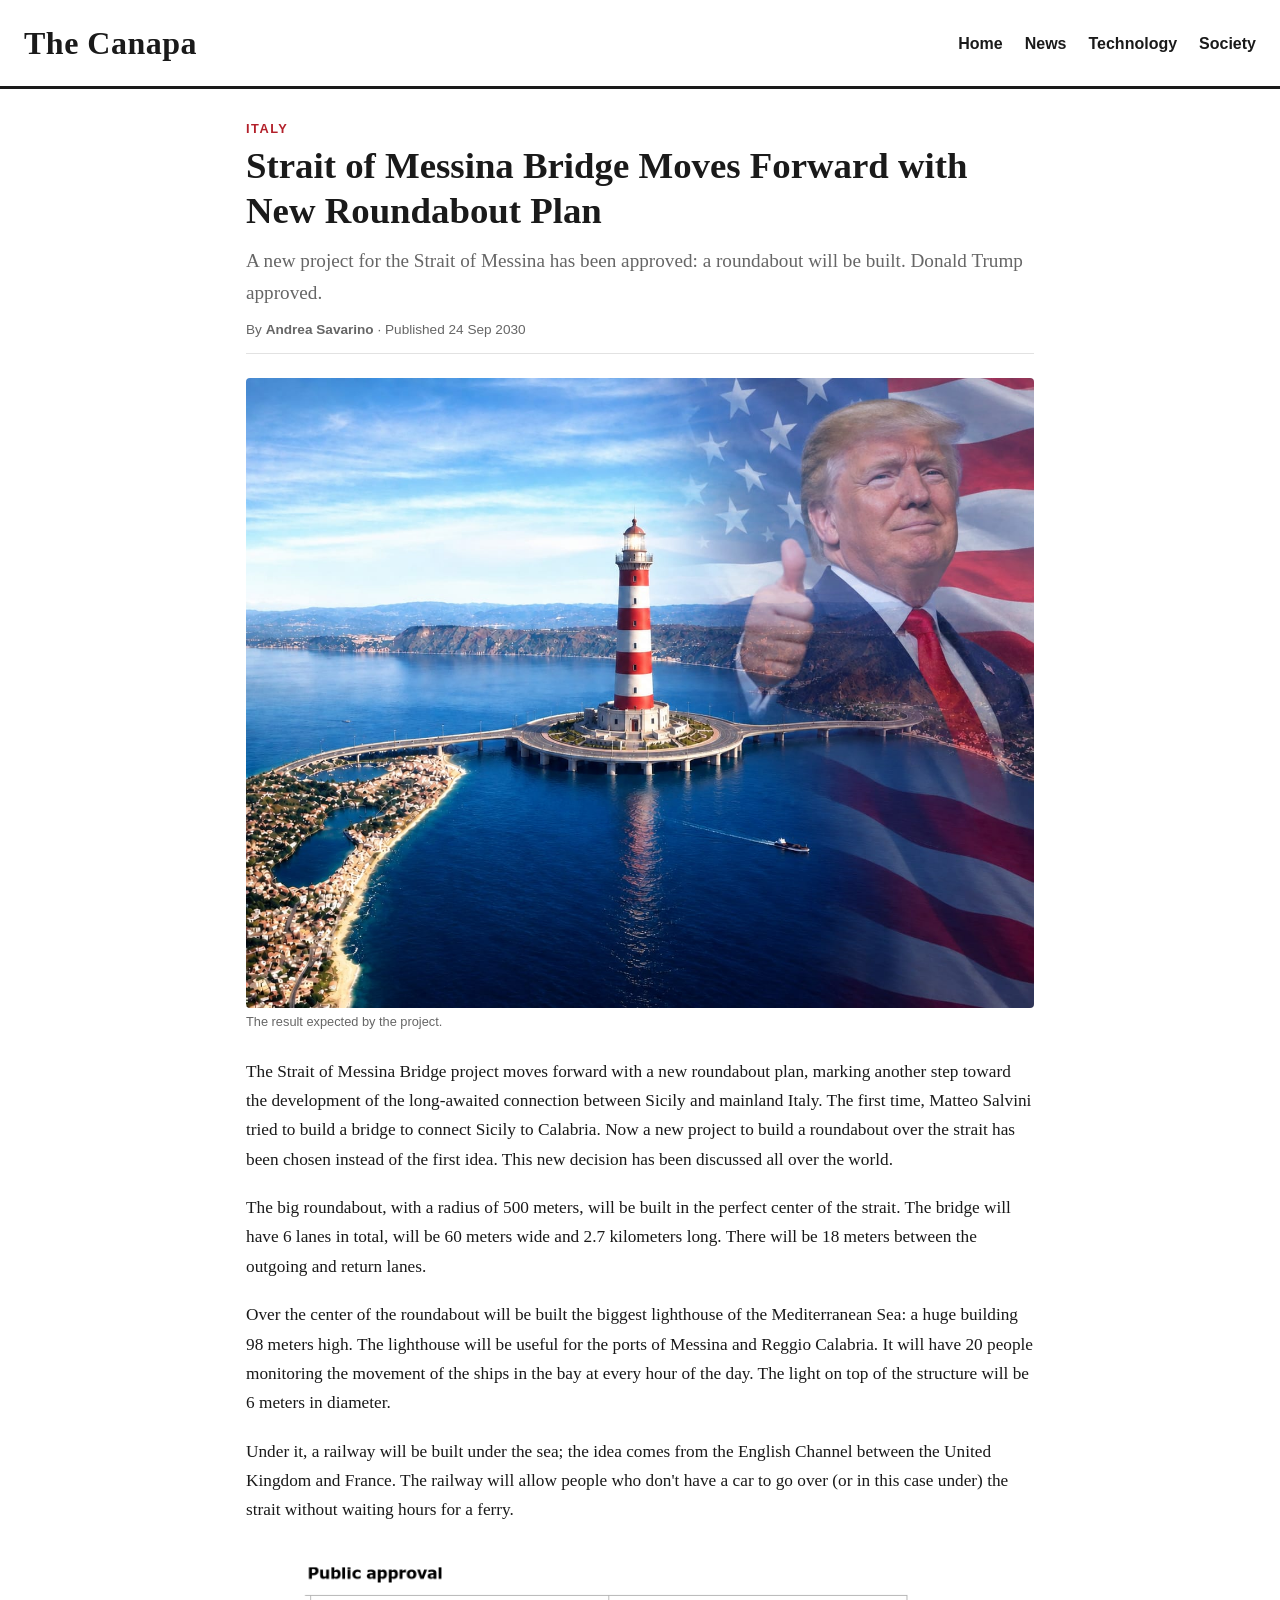
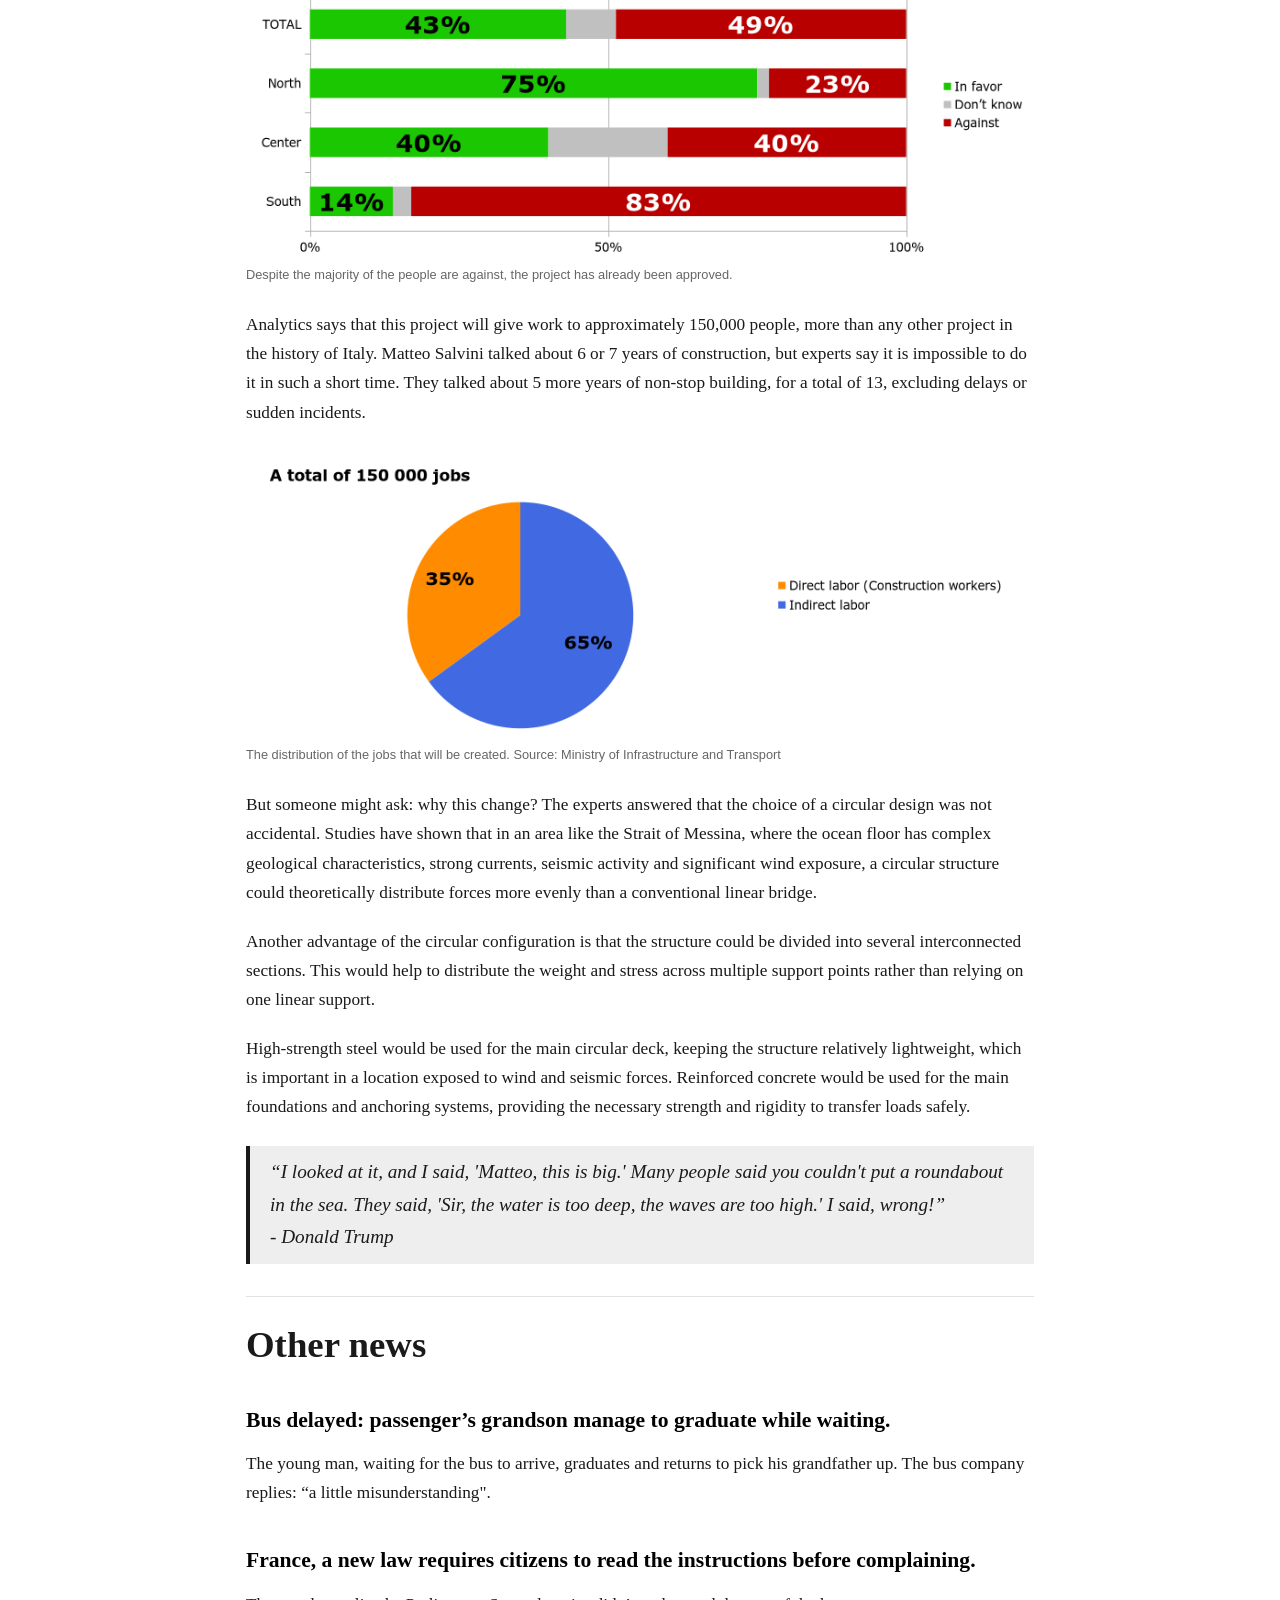
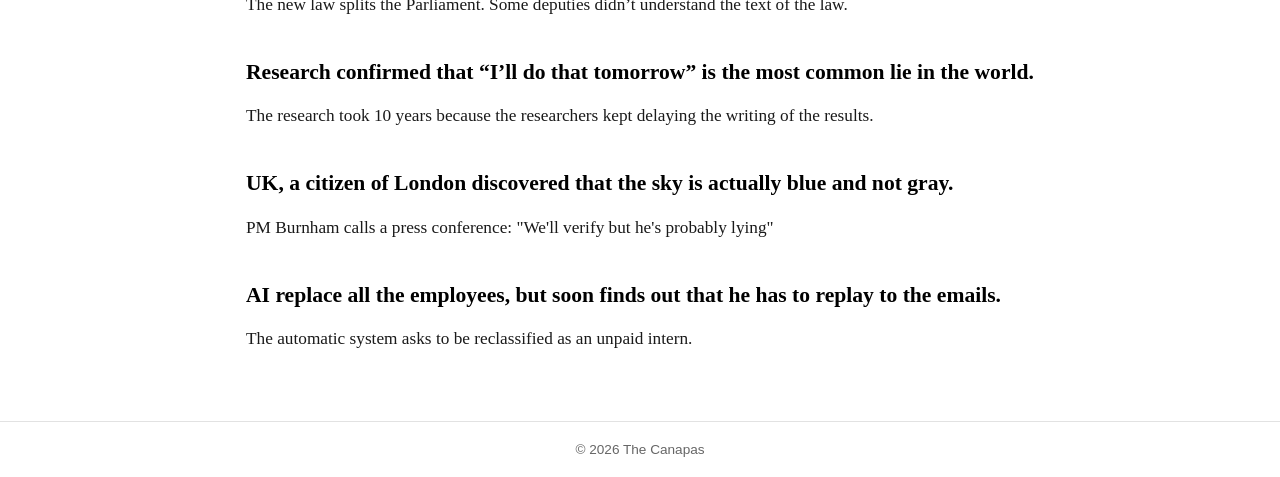
==== commit 1cb1ad15: "Update index.html" ====
--- a/index.html
+++ b/index.html
@@ -105,7 +105,7 @@
         <p>PM Burnham calls a press conference: "We'll verify but he's probably lying"</p>
       </article>
       <article>
-        <h2><a href="#">AI replace all the employees, but soon finds out that he has to replay to the email.</a></h2>
+        <h2><a href="#">AI replace all the employees, but soon finds out that he has to replay to the emails.</a></h2>
         <p>The automatic system asks to be reclassified as an unpaid intern.</p>
       </article>
     </div>
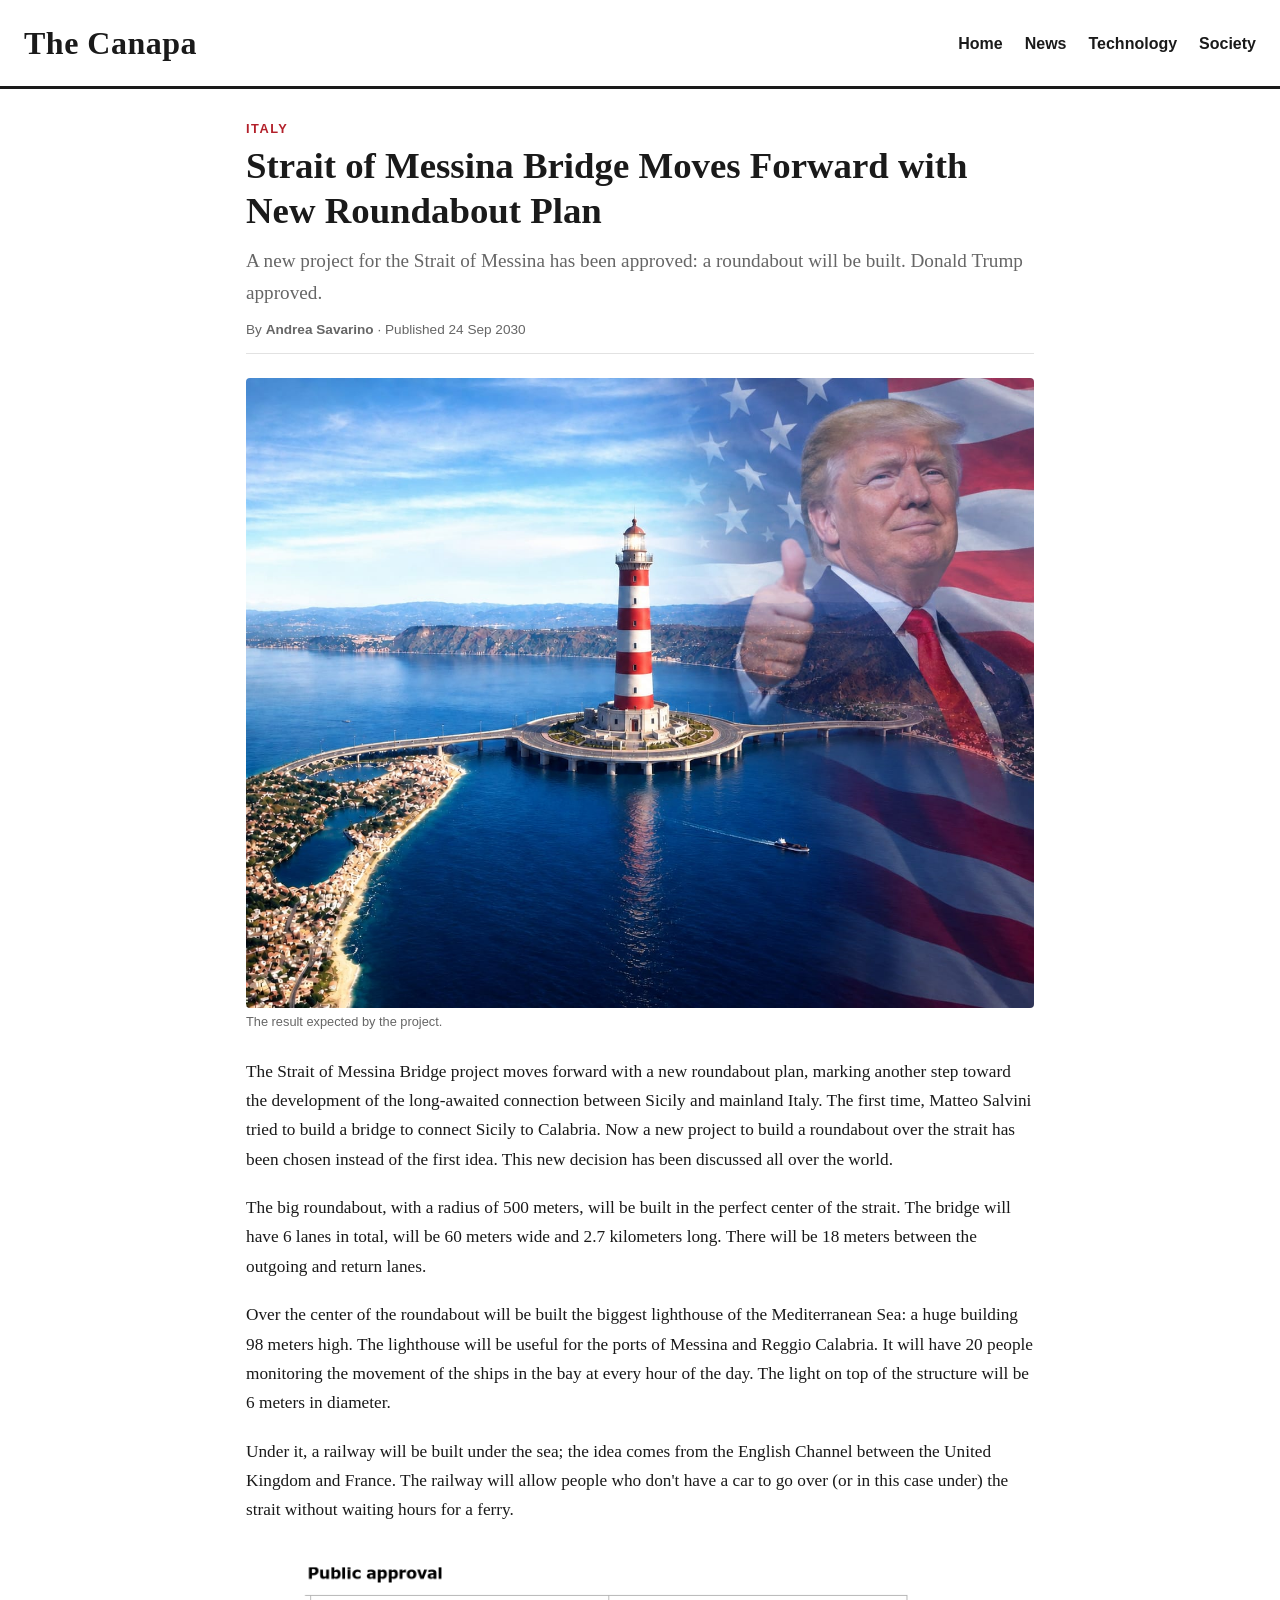
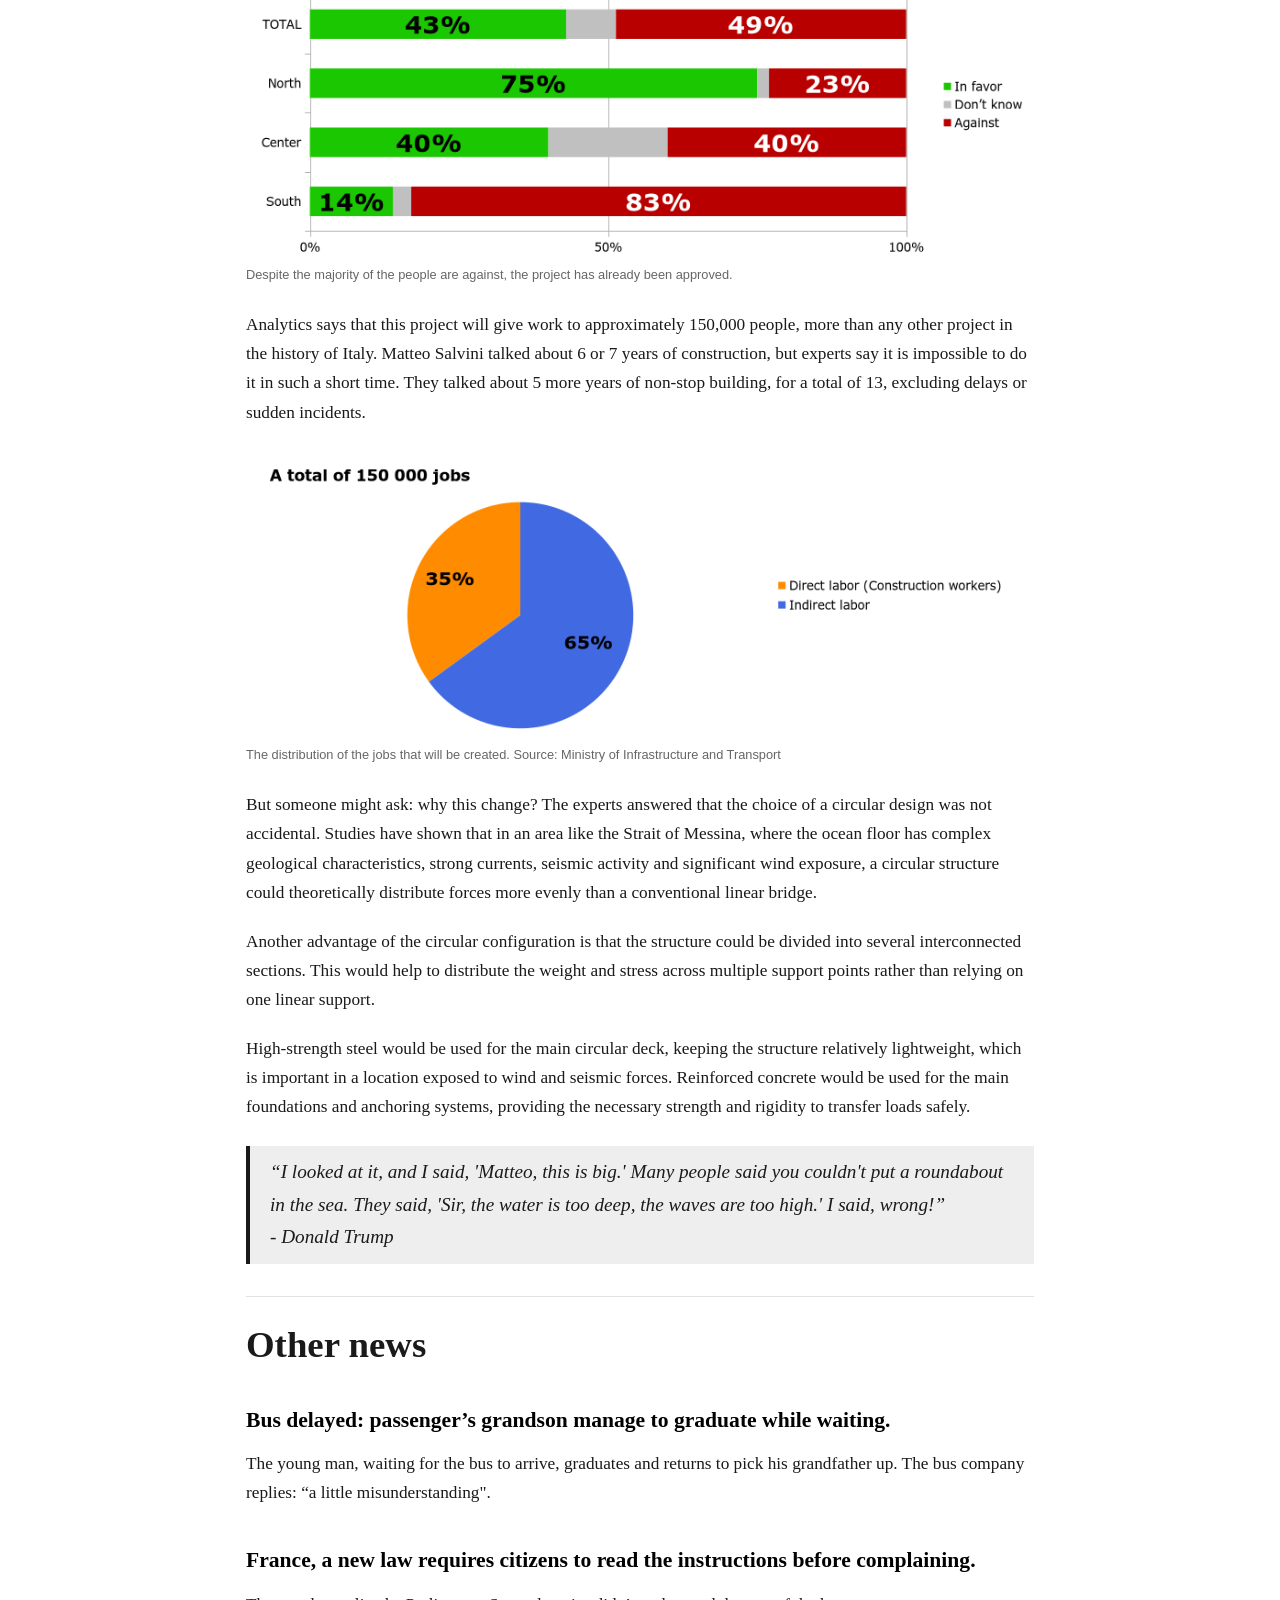
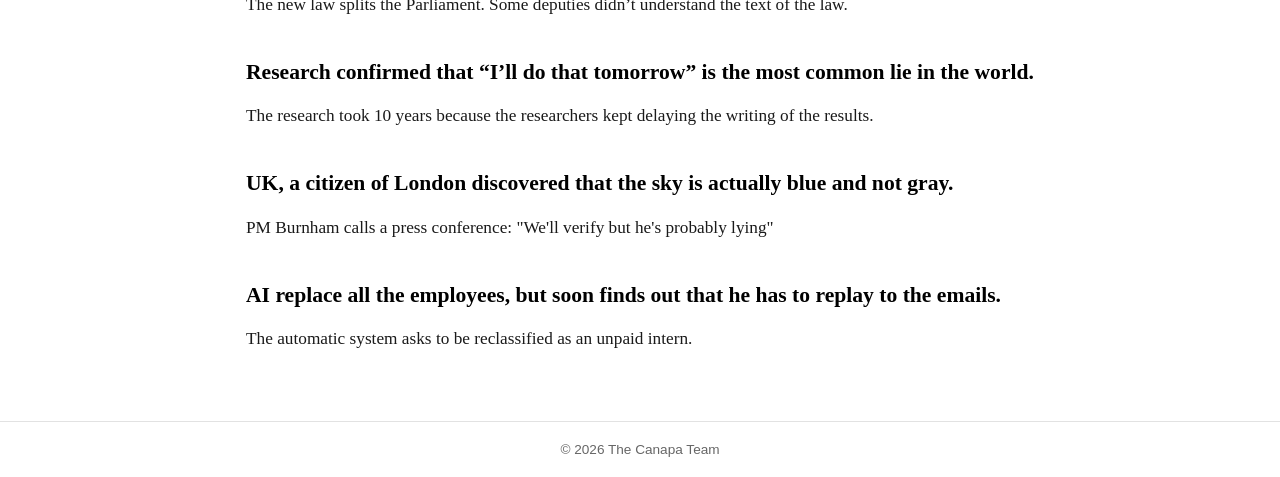
==== commit cb7f35be: "Update index.html" ====
--- a/index.html
+++ b/index.html
@@ -114,7 +114,7 @@
 </main>
 
 <footer>
-  © 2026 The Canapas
+  © 2026 The Canapa Team
 </footer>
 
 </body>
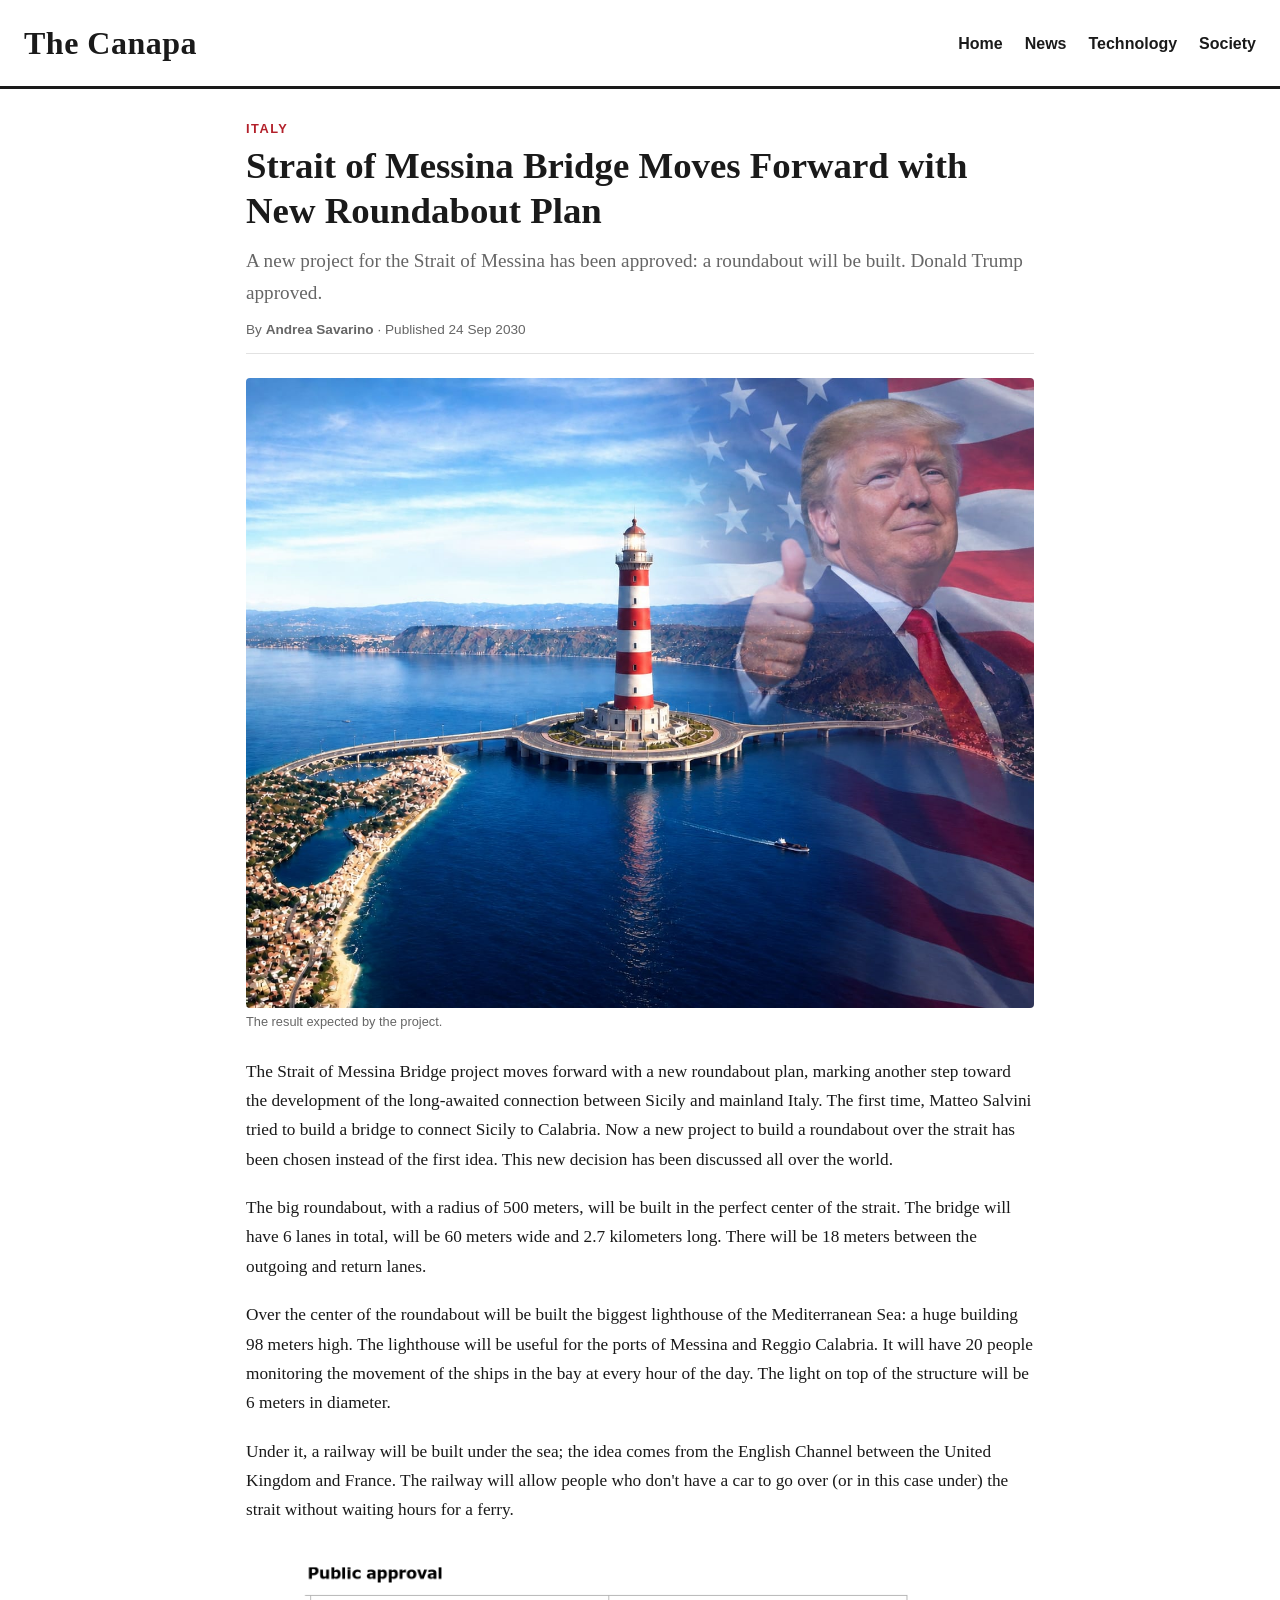
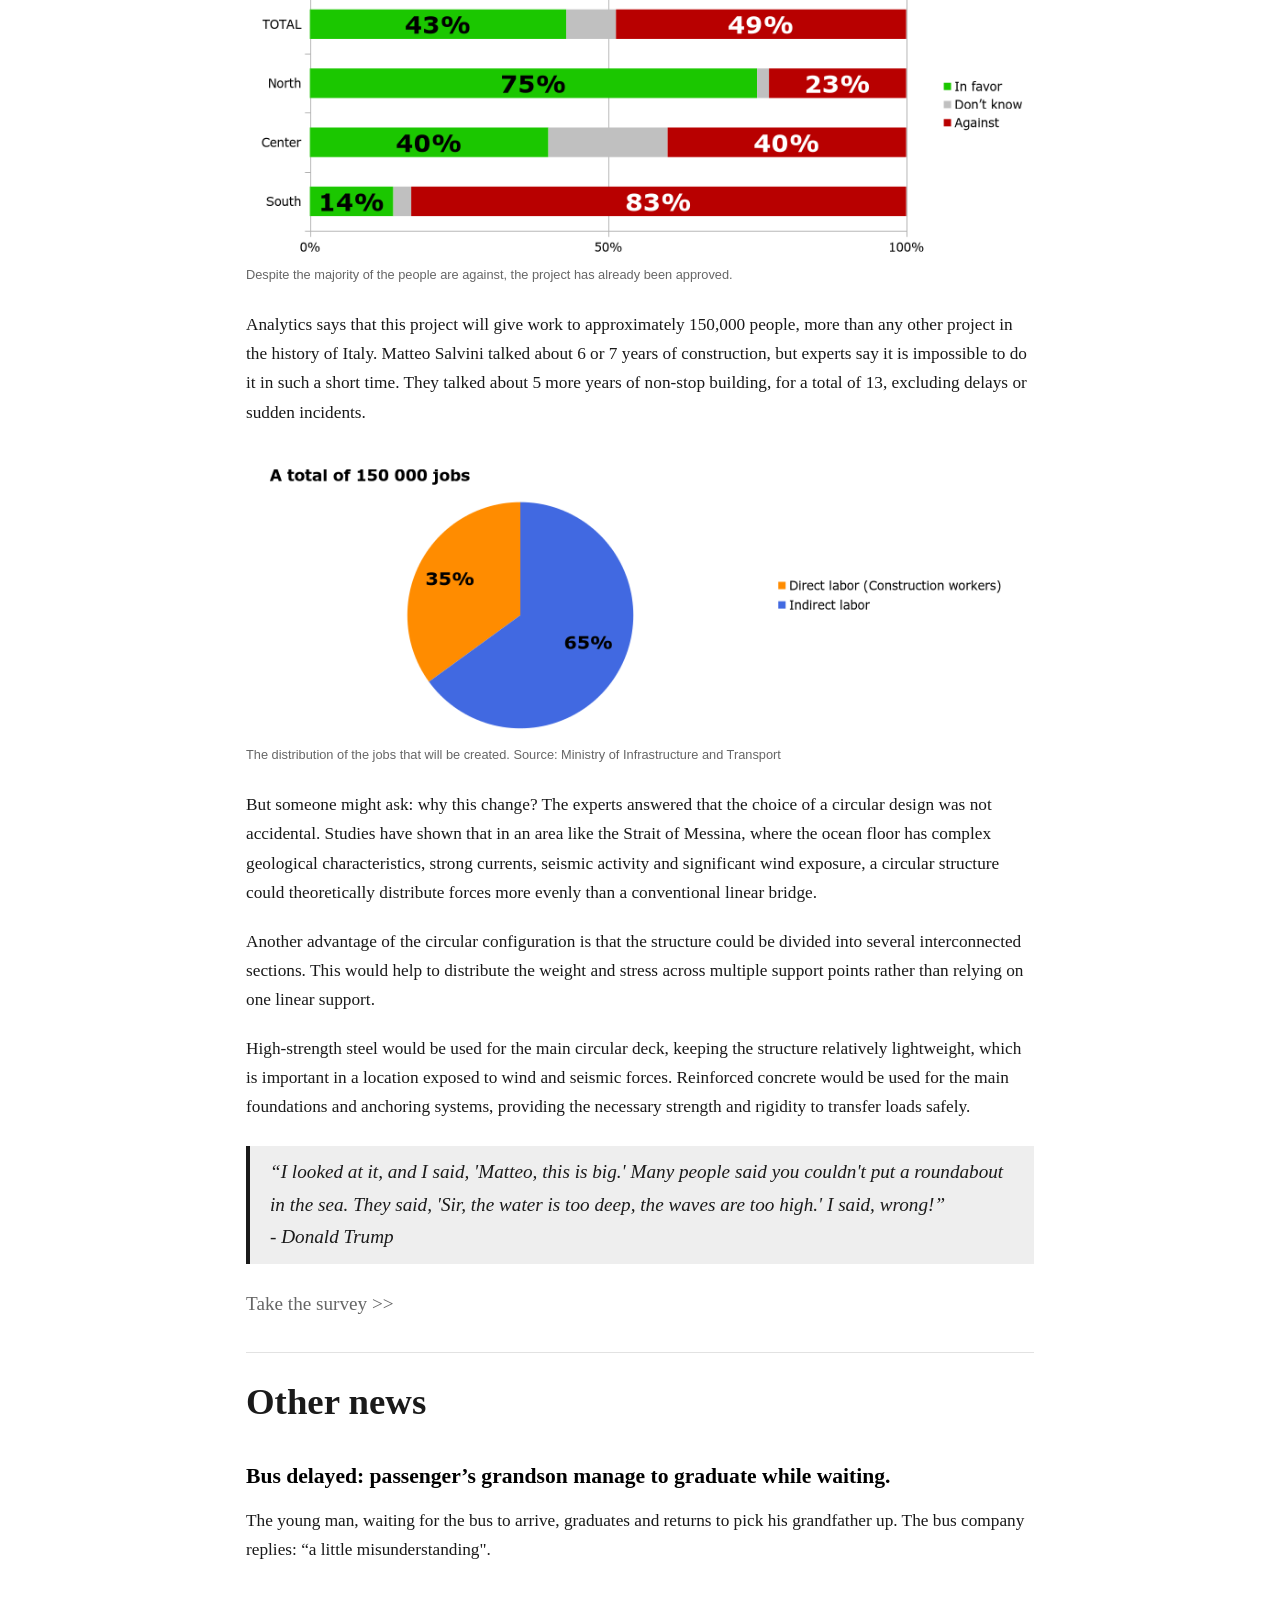
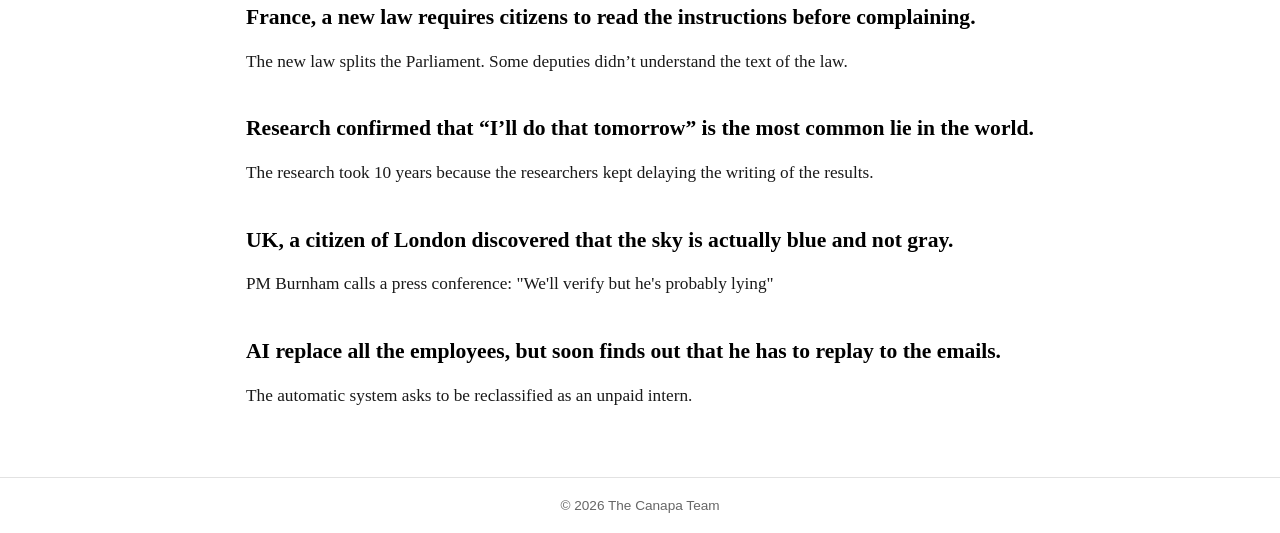
==== commit 0a183e01: "Update index.html" ====
--- a/index.html
+++ b/index.html
@@ -81,6 +81,9 @@
     <blockquote>
       “I looked at it, and I said, 'Matteo, this is big.' Many people said you couldn't put a roundabout in the sea. They said, 'Sir, the water is too deep, the waves are too high.' I said, wrong!” <br> - Donald Trump
     </blockquote>
+    <div class="subtitle">
+      <a href="survey.html" style="text-decoration: none; color: #666;">Take the survey &gt;&gt;</a>
+    </div>
     <p class="note">
     
     </p>
